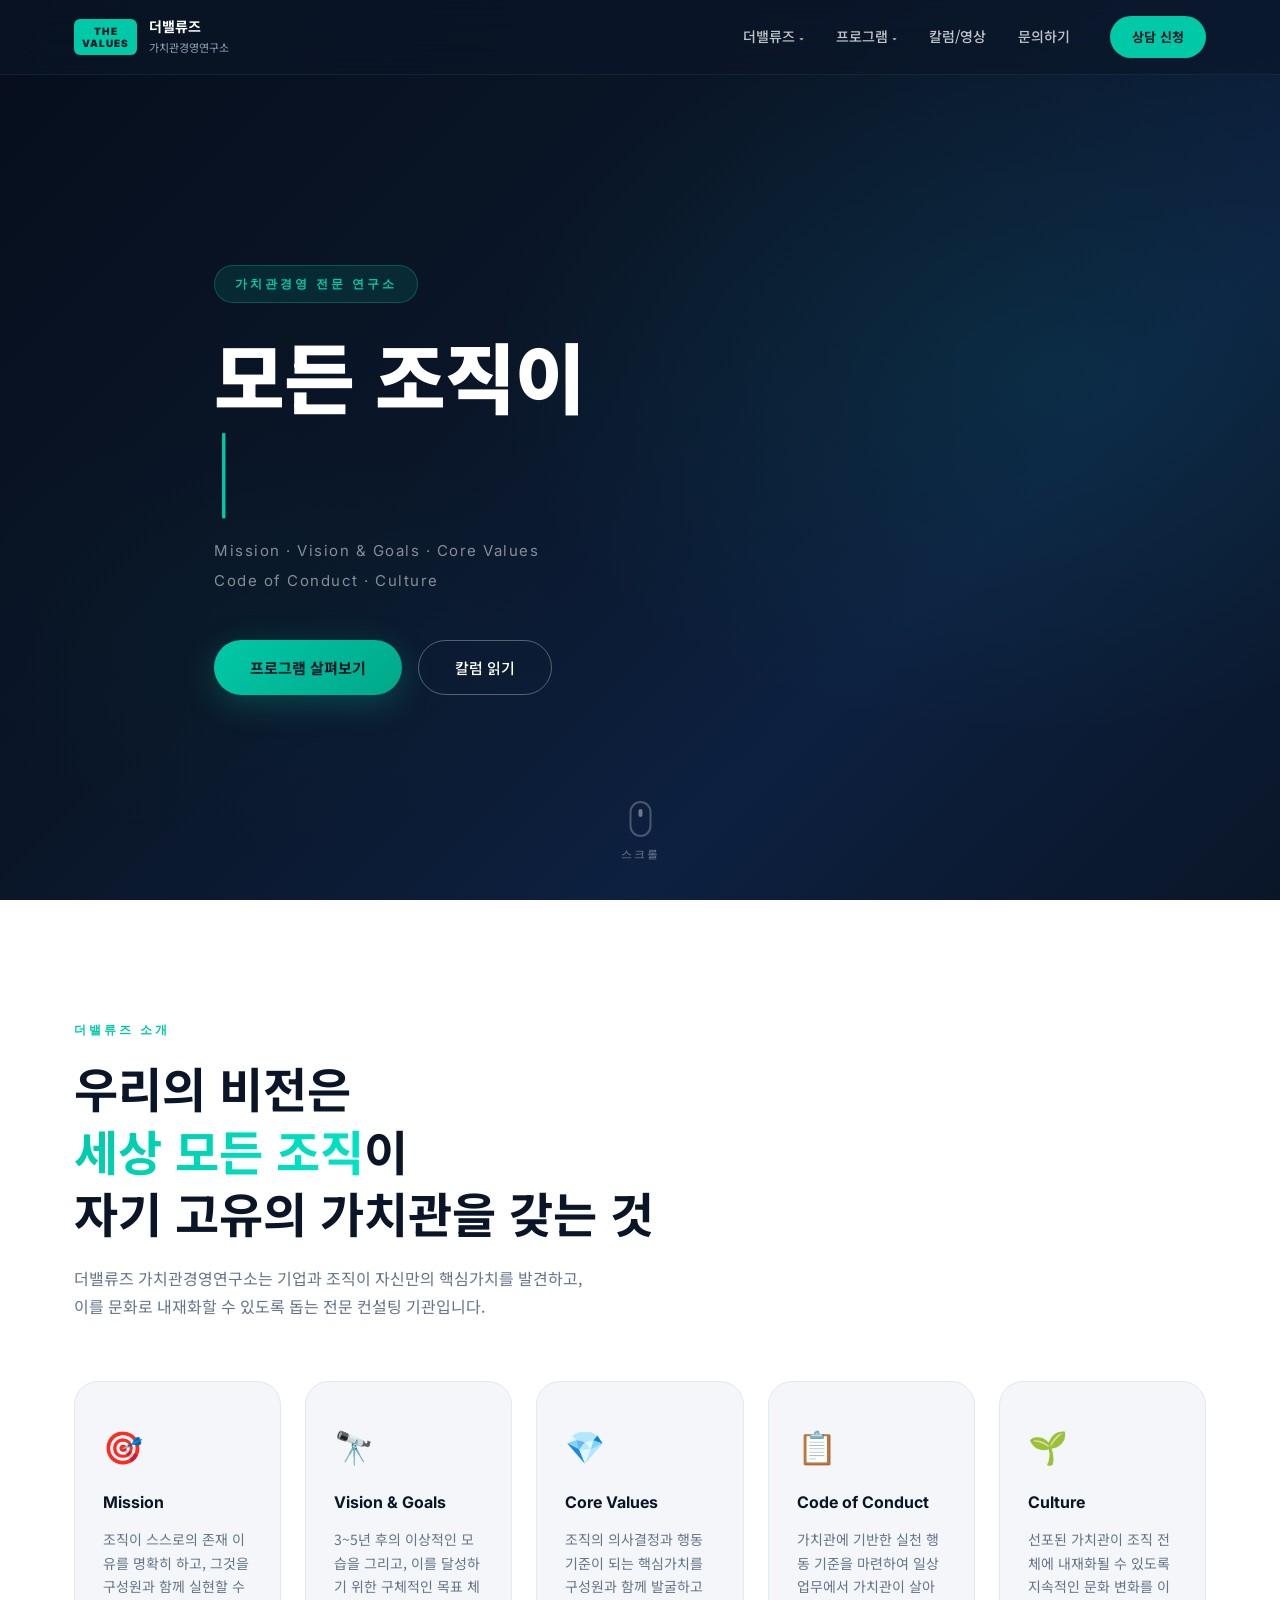
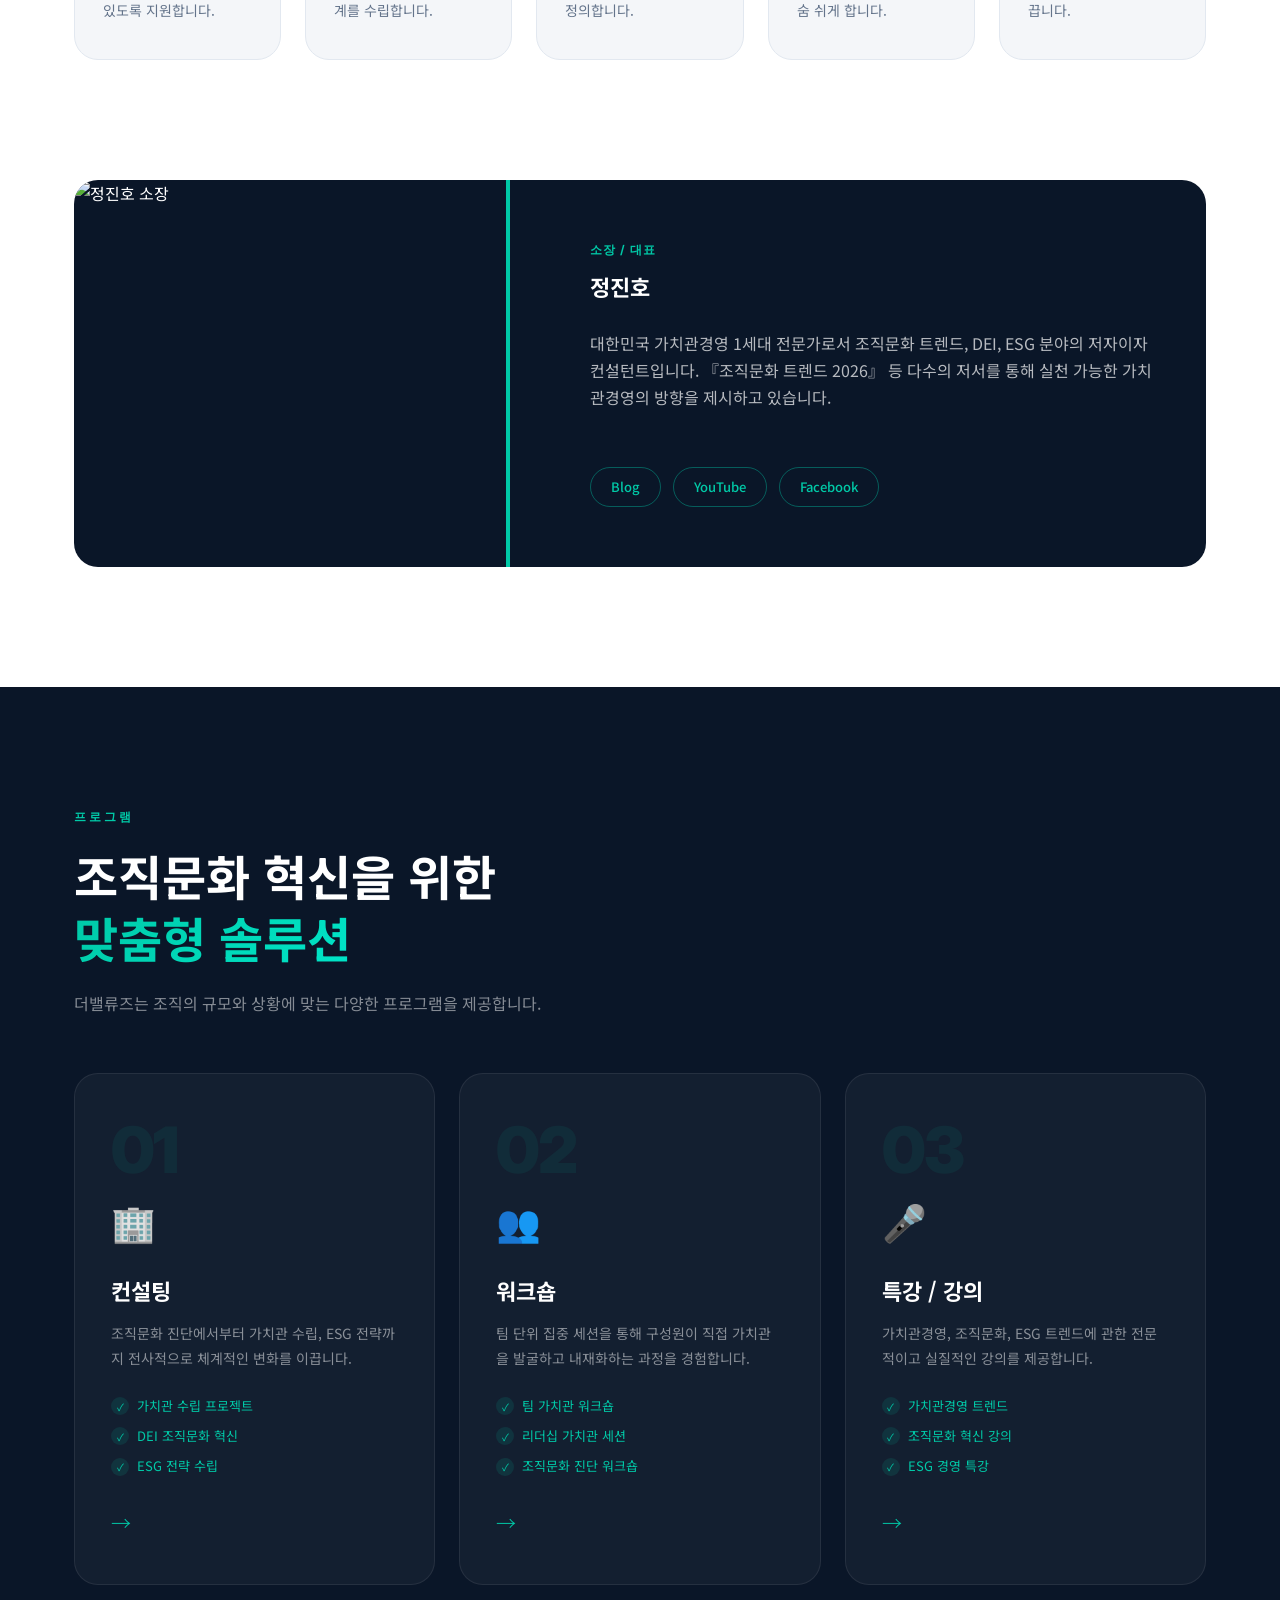
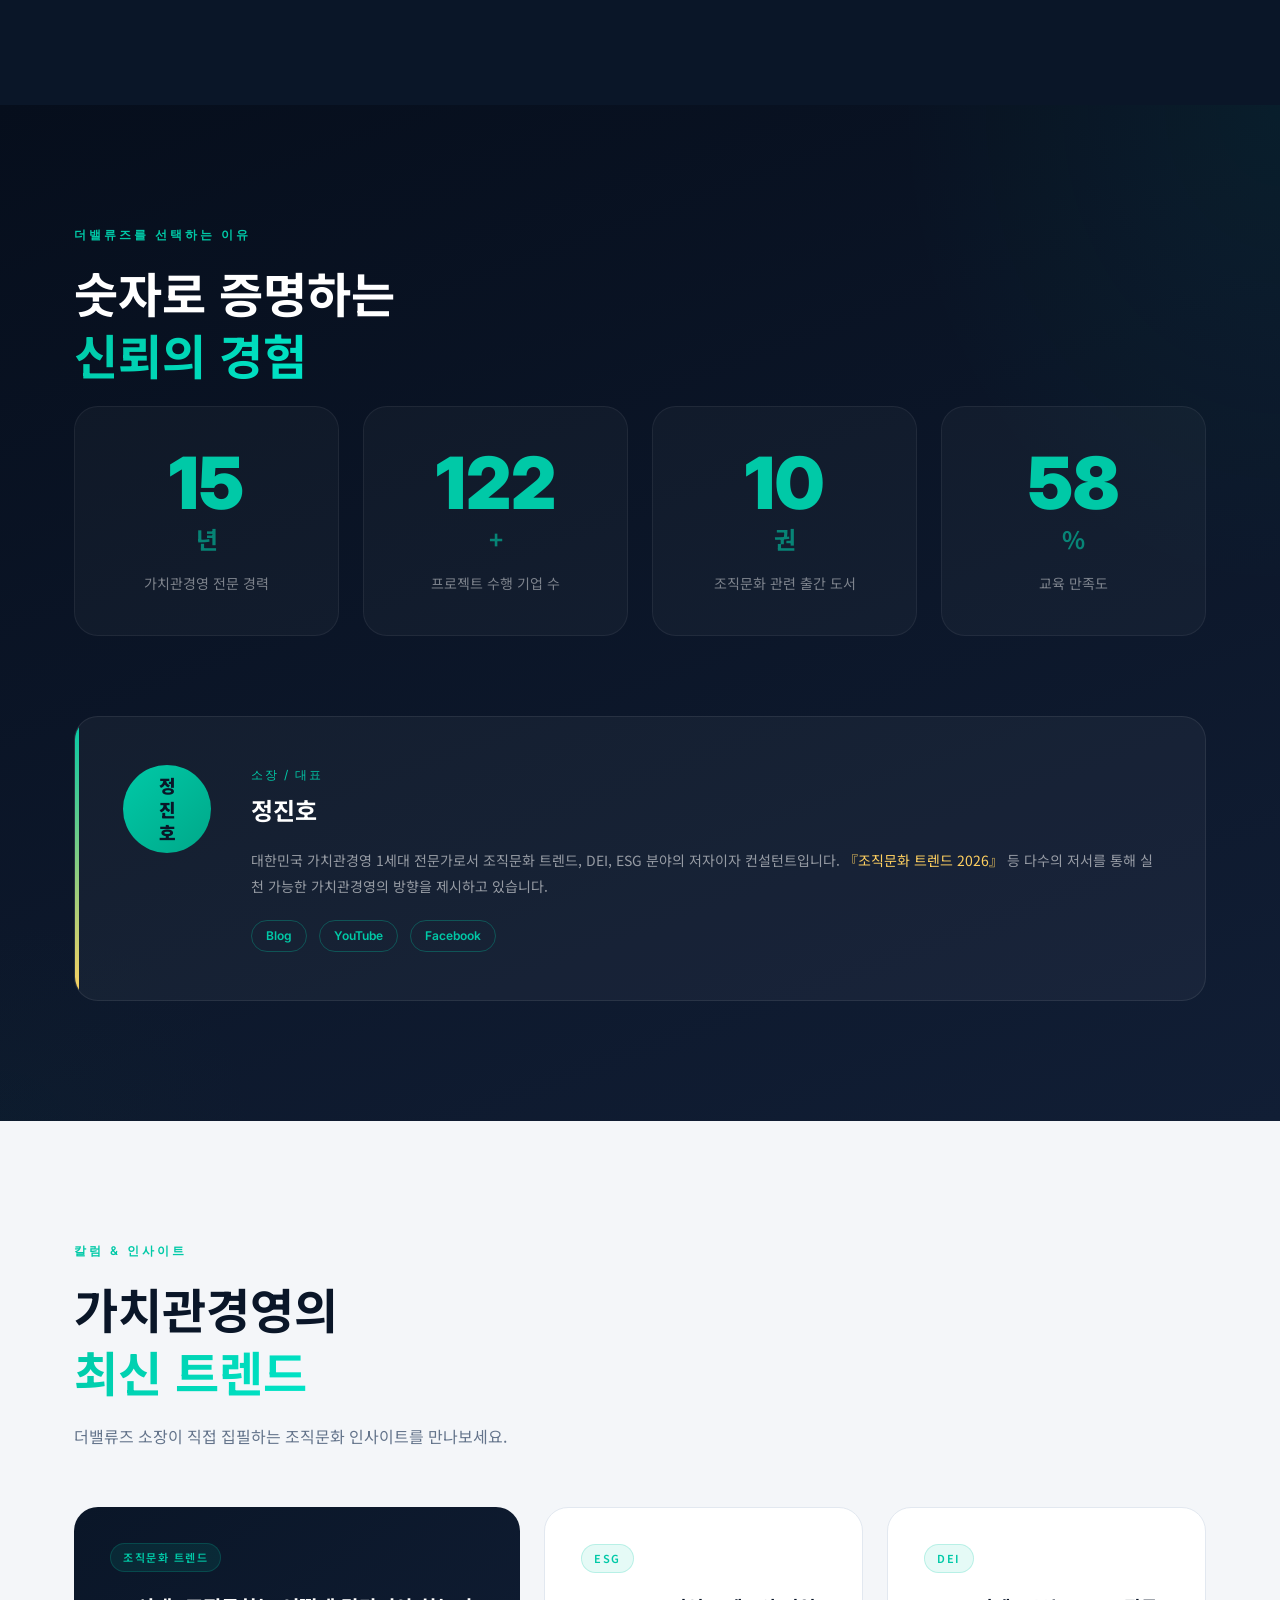
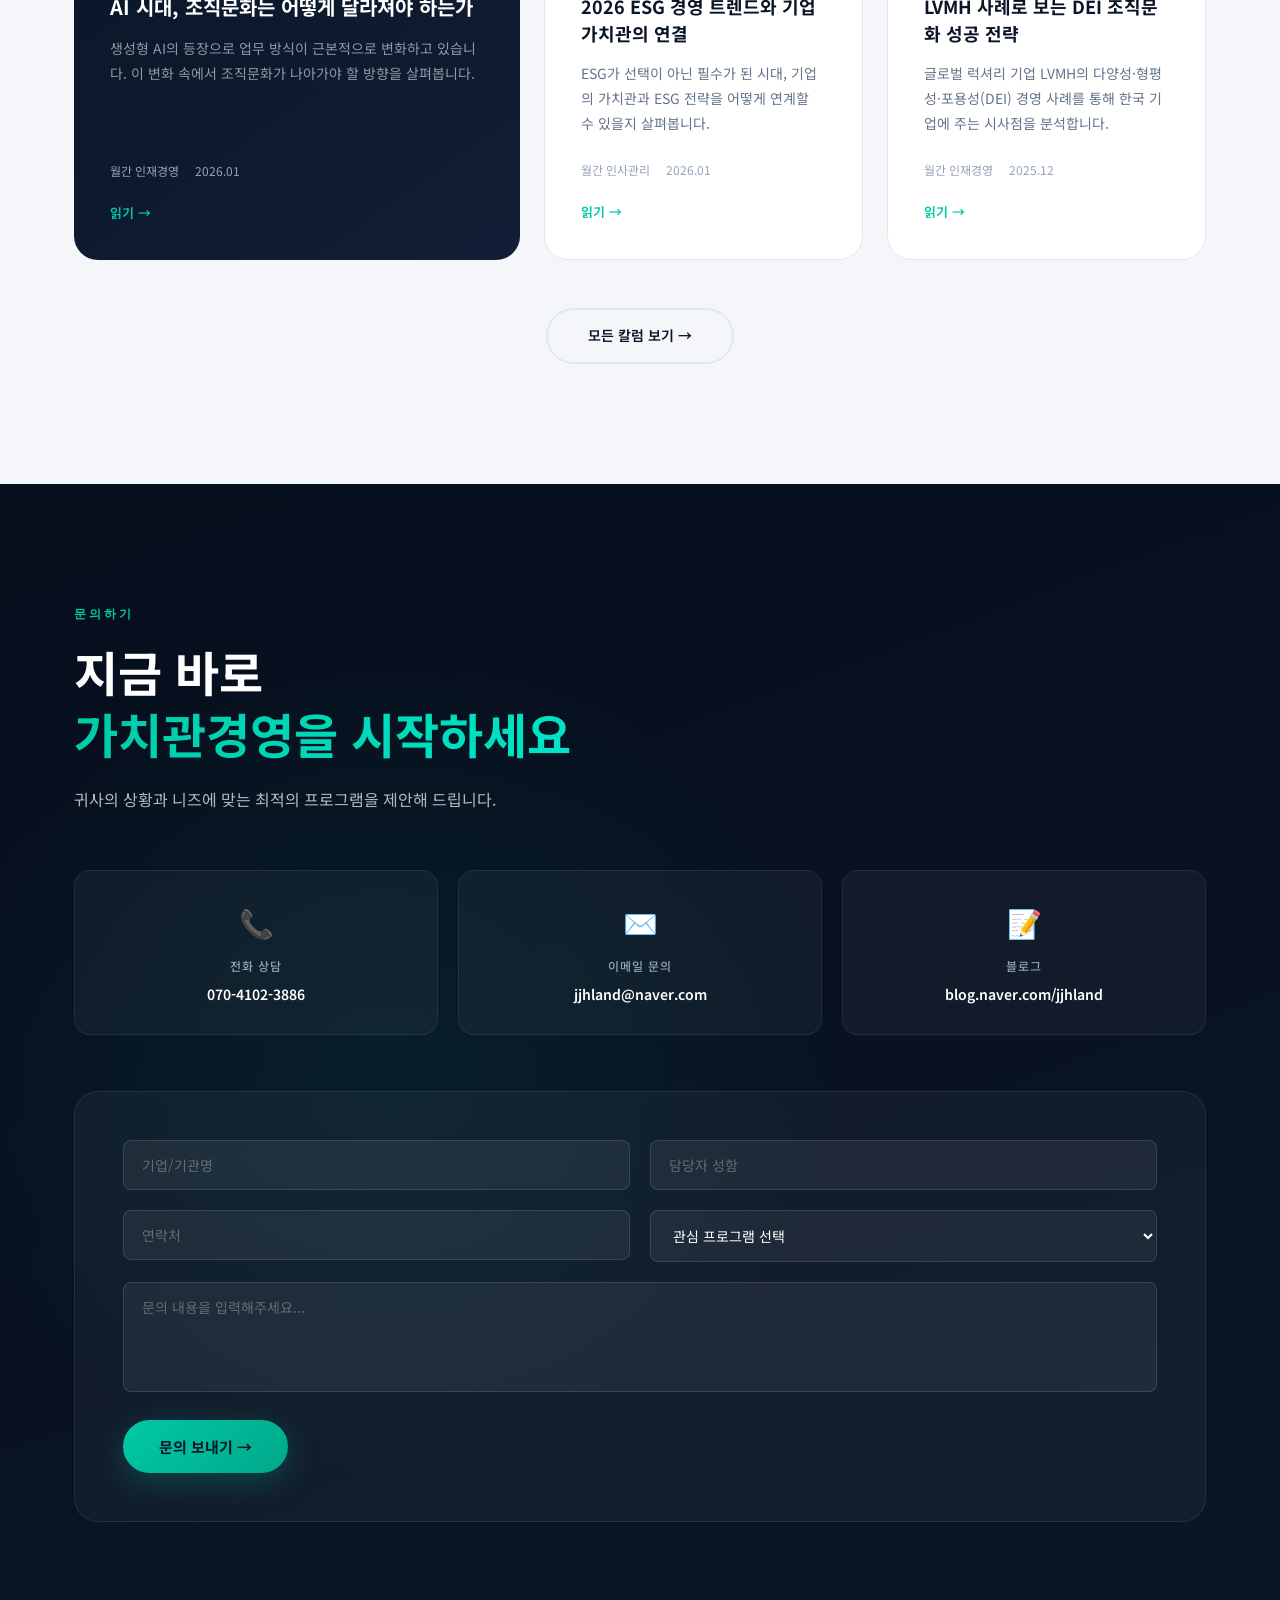
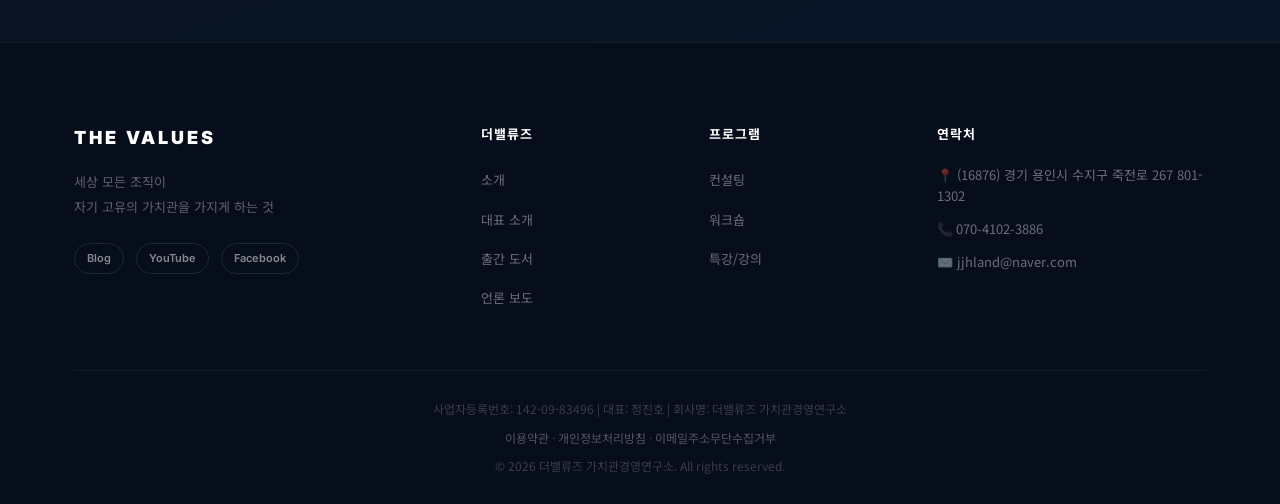
==== index.html @ 3ff24376 "Initial commit for The Values redesign" ====
<!DOCTYPE html>
<html lang="ko">

<head>
  <meta charset="UTF-8" />
  <meta name="viewport" content="width=device-width, initial-scale=1.0" />
  <meta name="description" content="더밸류즈 가치관경영연구소 - 조직의 가치관을 설계하고 내재화합니다. 컨설팅, 워크숍, 강의를 통해 지속가능한 조직문화를 만들어 드립니다." />
  <meta name="keywords" content="가치관경영, 조직문화, ESG전략, DEI, 컨설팅, 워크숍, 더밸류즈" />
  <meta property="og:title" content="더밸류즈 가치관경영연구소" />
  <meta property="og:description" content="세상 모든 조직이 자기 고유의 가치관을 가지게 하는 것, 더밸류즈의 비전입니다." />
  <meta property="og:type" content="website" />
  <title>더밸류즈 가치관경영연구소 | The Values</title>
  <link rel="preconnect" href="https://fonts.googleapis.com" />
  <link rel="preconnect" href="https://fonts.gstatic.com" crossorigin />
  <link
    href="https://fonts.googleapis.com/css2?family=Noto+Sans+KR:wght@300;400;500;700;900&family=Inter:wght@300;400;500;600;700&display=swap"
    rel="stylesheet" />
  <link rel="stylesheet" href="css/style.css" />
  <link rel="stylesheet" href="css/pages.css" />
</head>

<body>

  <!-- ===== NAVBAR ===== -->
  <header class="navbar" id="navbar">
    <div class="nav-container">
      <a href="index.html" class="nav-logo">
        <span class="logo-icon">THE<br />VALUES</span>
        <span class="logo-text">더밸류즈<br /><small>가치관경영연구소</small></span>
      </a>
      <nav class="nav-links" id="navLinks">
        <div class="nav-item has-dropdown">
          <a href="about.html" class="nav-parent">더밸류즈 <span class="nav-arrow">▾</span></a>
          <div class="nav-dropdown">
            <a href="about.html">더밸류즈 가치관</a>
            <a href="team.html">소장 &amp; 파트너</a>
            <a href="books.html">출간도서</a>
            <a href="reference.html">레퍼런스</a>
          </div>
        </div>
        <div class="nav-item has-dropdown">
          <a href="#services" class="nav-parent">프로그램 <span class="nav-arrow">▾</span></a>
          <div class="nav-dropdown">
            <a href="#services">컨설팅</a>
            <a href="#services">워크숍</a>
            <a href="#services">특강 / 강의</a>
          </div>
        </div>
        <a href="#insights" class="nav-item">칼럼/영상</a>
        <a href="contact.html" class="nav-item">문의하기</a>
      </nav>
      <a href="contact.html" class="nav-cta">상담 신청</a>
      <button class="hamburger" id="hamburger" aria-label="메뉴">
        <span></span><span></span><span></span>
      </button>
    </div>
  </header>

  <!-- ===== HERO ===== -->
  <section class="hero" id="hero">
    <div class="hero-particles" id="particles"></div>
    <div class="hero-overlay"></div>
    <div class="hero-content">
      <div class="hero-badge reveal-up">가치관경영 전문 연구소</div>
      <h1 class="hero-title reveal-up">
        모든 조직이<br />
        <span class="typed-text" id="typedText"></span>
        <span class="cursor">|</span>
      </h1>
      <p class="hero-sub reveal-up">
        Mission · Vision &amp; Goals · Core Values<br />
        Code of Conduct · Culture
      </p>
      <div class="hero-ctas reveal-up">
        <button class="btn-primary"
          onclick="document.getElementById('services').scrollIntoView({behavior:'smooth'})">프로그램 살펴보기</button>
        <button class="btn-ghost" onclick="document.getElementById('insights').scrollIntoView({behavior:'smooth'})">칼럼
          읽기</button>
      </div>
    </div>
    <a href="#about" class="hero-scroll-indicator" aria-label="아래로 스크롤">
      <div class="scroll-mouse">
        <div class="scroll-wheel"></div>
      </div>
      <span>스크롤</span>
    </a>
  </section>

  <!-- ===== ABOUT / VISION ===== -->
  <section class="about" id="about">
    <div class="container">
      <div class="section-label reveal-up">더밸류즈 소개</div>
      <h2 class="section-title reveal-up">
        우리의 비전은<br />
        <em>세상 모든 조직</em>이<br />
        자기 고유의 가치관을 갖는 것
      </h2>
      <p class="section-desc reveal-up">
        더밸류즈 가치관경영연구소는 기업과 조직이 자신만의 핵심가치를 발견하고,<br />
        이를 문화로 내재화할 수 있도록 돕는 전문 컨설팅 기관입니다.
      </p>

      <div class="values-grid">
        <div class="value-card reveal-up" data-delay="0">
          <div class="value-icon">🎯</div>
          <h3>Mission</h3>
          <p>조직이 스스로의 존재 이유를 명확히 하고, 그것을 구성원과 함께 실현할 수 있도록 지원합니다.</p>
        </div>
        <div class="value-card reveal-up" data-delay="100">
          <div class="value-icon">🔭</div>
          <h3>Vision &amp; Goals</h3>
          <p>3~5년 후의 이상적인 모습을 그리고, 이를 달성하기 위한 구체적인 목표 체계를 수립합니다.</p>
        </div>
        <div class="value-card reveal-up" data-delay="200">
          <div class="value-icon">💎</div>
          <h3>Core Values</h3>
          <p>조직의 의사결정과 행동 기준이 되는 핵심가치를 구성원과 함께 발굴하고 정의합니다.</p>
        </div>
        <div class="value-card reveal-up" data-delay="300">
          <div class="value-icon">📋</div>
          <h3>Code of Conduct</h3>
          <p>가치관에 기반한 실천 행동 기준을 마련하여 일상 업무에서 가치관이 살아 숨 쉬게 합니다.</p>
        </div>
        <div class="value-card reveal-up" data-delay="400">
          <div class="value-icon">🌱</div>
          <h3>Culture</h3>
          <p>선포된 가치관이 조직 전체에 내재화될 수 있도록 지속적인 문화 변화를 이끕니다.</p>
        </div>
      </div>
    </div>
  </section>

  <!-- ===== DIRECTOR HIGHLIGHT ===== -->
  <section class="director-section" style="padding: 0 0 120px; background: var(--white);">
    <div class="container">
      <div class="team-card director-highlight reveal-up">
        <img src="http://thevalues.kr/data/board/sub1_2/4piFMjAyNeygleynhO2YuOyGjOyepTI~.thumb2.jpg" alt="정진호 소장"
          class="team-photo" />
        <div class="team-info">
          <div class="team-role">소장 / 대표</div>
          <h2 class="team-name" style="color: var(--white); margin-bottom: 24px;">정진호</h2>
          <p class="team-bio">
            대한민국 가치관경영 1세대 전문가로서 조직문화 트렌드, DEI, ESG 분야의 저자이자 컨설턴트입니다. 『조직문화 트렌드 2026』 등 다수의 저서를 통해 실천 가능한 가치관경영의 방향을
            제시하고 있습니다.
          </p>
          <div style="margin-top: 32px; display: flex; gap: 12px; flex-wrap: wrap;">
            <a href="https://blog.naver.com/jjhland" target="_blank" class="btn-ghost"
              style="padding: 8px 20px; font-size: 13px; border-color: rgba(0, 201, 167, 0.4); color: var(--teal);">Blog</a>
            <a href="https://www.youtube.com/@JungJinHo_TheValues" target="_blank" class="btn-ghost"
              style="padding: 8px 20px; font-size: 13px; border-color: rgba(0, 201, 167, 0.4); color: var(--teal);">YouTube</a>
            <a href="#" target="_blank" class="btn-ghost"
              style="padding: 8px 20px; font-size: 13px; border-color: rgba(0, 201, 167, 0.4); color: var(--teal);">Facebook</a>
          </div>
        </div>
      </div>
    </div>
  </section>

  <!-- ===== SERVICES ===== -->
  <section class="services" id="services">
    <div class="container">
      <div class="section-label reveal-up">프로그램</div>
      <h2 class="section-title reveal-up">조직문화 혁신을 위한<br /><em>맞춤형 솔루션</em></h2>
      <p class="section-desc reveal-up">더밸류즈는 조직의 규모와 상황에 맞는 다양한 프로그램을 제공합니다.</p>

      <div class="services-grid">
        <div class="service-card reveal-up" data-delay="0">
          <div class="service-num">01</div>
          <div class="service-icon">🏢</div>
          <h3>컨설팅</h3>
          <p>조직문화 진단에서부터 가치관 수립, ESG 전략까지 전사적으로 체계적인 변화를 이끕니다.</p>
          <ul class="service-tags">
            <li>가치관 수립 프로젝트</li>
            <li>DEI 조직문화 혁신</li>
            <li>ESG 전략 수립</li>
          </ul>
          <div class="service-arrow">→</div>
        </div>
        <div class="service-card reveal-up" data-delay="150">
          <div class="service-num">02</div>
          <div class="service-icon">👥</div>
          <h3>워크숍</h3>
          <p>팀 단위 집중 세션을 통해 구성원이 직접 가치관을 발굴하고 내재화하는 과정을 경험합니다.</p>
          <ul class="service-tags">
            <li>팀 가치관 워크숍</li>
            <li>리더십 가치관 세션</li>
            <li>조직문화 진단 워크숍</li>
          </ul>
          <div class="service-arrow">→</div>
        </div>
        <div class="service-card reveal-up" data-delay="300">
          <div class="service-num">03</div>
          <div class="service-icon">🎤</div>
          <h3>특강 / 강의</h3>
          <p>가치관경영, 조직문화, ESG 트렌드에 관한 전문적이고 실질적인 강의를 제공합니다.</p>
          <ul class="service-tags">
            <li>가치관경영 트렌드</li>
            <li>조직문화 혁신 강의</li>
            <li>ESG 경영 특강</li>
          </ul>
          <div class="service-arrow">→</div>
        </div>
      </div>
    </div>
  </section>

  <!-- ===== WHY US (STATS) ===== -->
  <section class="stats" id="stats">
    <div class="stats-bg"></div>
    <div class="container">
      <div class="section-label reveal-up" style="color:#00C9A7">더밸류즈를 선택하는 이유</div>
      <h2 class="section-title reveal-up" style="color:#fff">
        숫자로 증명하는<br /><em>신뢰의 경험</em>
      </h2>

      <div class="stats-grid">
        <div class="stat-item reveal-up" data-delay="0">
          <div class="stat-num" data-target="15">0</div>
          <div class="stat-unit">년</div>
          <div class="stat-label">가치관경영 전문 경력</div>
        </div>
        <div class="stat-item reveal-up" data-delay="100">
          <div class="stat-num" data-target="200">0</div>
          <div class="stat-unit">+</div>
          <div class="stat-label">프로젝트 수행 기업 수</div>
        </div>
        <div class="stat-item reveal-up" data-delay="200">
          <div class="stat-num" data-target="10">0</div>
          <div class="stat-unit">권</div>
          <div class="stat-label">조직문화 관련 출간 도서</div>
        </div>
        <div class="stat-item reveal-up" data-delay="300">
          <div class="stat-num" data-target="98">0</div>
          <div class="stat-unit">%</div>
          <div class="stat-label">교육 만족도</div>
        </div>
      </div>

      <div class="director-card reveal-up">
        <div class="director-info">
          <div class="director-avatar">정<br />진<br />호</div>
          <div>
            <div class="director-role">소장 / 대표</div>
            <div class="director-name">정진호</div>
            <p class="director-bio">
              대한민국 가치관경영 1세대 전문가로서 조직문화 트렌드, DEI, ESG 분야의 저자이자 컨설턴트입니다.
              <em>『조직문화 트렌드 2026』</em> 등 다수의 저서를 통해 실천 가능한 가치관경영의 방향을 제시하고 있습니다.
            </p>
            <div class="director-links">
              <a href="https://blog.naver.com/jjhland" target="_blank" class="director-link">Blog</a>
              <a href="https://youtube.com" target="_blank" class="director-link">YouTube</a>
              <a href="https://facebook.com/jjhland" target="_blank" class="director-link">Facebook</a>
            </div>
          </div>
        </div>
      </div>
    </div>
  </section>

  <!-- ===== INSIGHTS ===== -->
  <section class="insights" id="insights">
    <div class="container">
      <div class="section-label reveal-up">칼럼 &amp; 인사이트</div>
      <h2 class="section-title reveal-up">가치관경영의<br /><em>최신 트렌드</em></h2>
      <p class="section-desc reveal-up">더밸류즈 소장이 직접 집필하는 조직문화 인사이트를 만나보세요.</p>

      <div class="insights-grid">
        <article class="insight-card featured reveal-up" data-delay="0">
          <div class="insight-tag">조직문화 트렌드</div>
          <h3>AI 시대, 조직문화는 어떻게 달라져야 하는가</h3>
          <p>생성형 AI의 등장으로 업무 방식이 근본적으로 변화하고 있습니다. 이 변화 속에서 조직문화가 나아가야 할 방향을 살펴봅니다.</p>
          <div class="insight-meta">
            <span>월간 인재경영</span>
            <span>2026.01</span>
          </div>
          <a href="https://thevalues.kr" target="_blank" class="insight-read">읽기 →</a>
        </article>

        <article class="insight-card reveal-up" data-delay="100">
          <div class="insight-tag">ESG</div>
          <h3>2026 ESG 경영 트렌드와 기업 가치관의 연결</h3>
          <p>ESG가 선택이 아닌 필수가 된 시대, 기업의 가치관과 ESG 전략을 어떻게 연계할 수 있을지 살펴봅니다.</p>
          <div class="insight-meta">
            <span>월간 인사관리</span>
            <span>2026.01</span>
          </div>
          <a href="https://thevalues.kr" target="_blank" class="insight-read">읽기 →</a>
        </article>

        <article class="insight-card reveal-up" data-delay="200">
          <div class="insight-tag">DEI</div>
          <h3>LVMH 사례로 보는 DEI 조직문화 성공 전략</h3>
          <p>글로벌 럭셔리 기업 LVMH의 다양성·형평성·포용성(DEI) 경영 사례를 통해 한국 기업에 주는 시사점을 분석합니다.</p>
          <div class="insight-meta">
            <span>월간 인재경영</span>
            <span>2025.12</span>
          </div>
          <a href="https://thevalues.kr" target="_blank" class="insight-read">읽기 →</a>
        </article>
      </div>

      <div class="insights-more reveal-up">
        <a href="https://thevalues.kr" target="_blank" class="btn-outline">모든 칼럼 보기 →</a>
      </div>
    </div>
  </section>

  <!-- ===== CONTACT CTA ===== -->
  <section class="contact" id="contact">
    <div class="contact-bg"></div>
    <div class="container">
      <div class="contact-inner reveal-up">
        <div class="section-label">문의하기</div>
        <h2 class="section-title" style="color:#fff">
          지금 바로<br /><em>가치관경영을 시작하세요</em>
        </h2>
        <p class="section-desc" style="color:rgba(255,255,255,0.7)">
          귀사의 상황과 니즈에 맞는 최적의 프로그램을 제안해 드립니다.
        </p>

        <div class="contact-options">
          <a href="tel:070-4102-3886" class="contact-option">
            <div class="co-icon">📞</div>
            <div class="co-label">전화 상담</div>
            <div class="co-value">070-4102-3886</div>
          </a>
          <a href="mailto:jjhland@naver.com" class="contact-option">
            <div class="co-icon">✉️</div>
            <div class="co-label">이메일 문의</div>
            <div class="co-value">jjhland@naver.com</div>
          </a>
          <a href="https://blog.naver.com/jjhland" target="_blank" class="contact-option">
            <div class="co-icon">📝</div>
            <div class="co-label">블로그</div>
            <div class="co-value">blog.naver.com/jjhland</div>
          </a>
        </div>

        <form class="contact-form" id="contactForm" onsubmit="handleSubmit(event)">
          <div class="form-row">
            <div class="form-group">
              <input type="text" id="orgName" placeholder="기업/기관명" required />
            </div>
            <div class="form-group">
              <input type="text" id="name" placeholder="담당자 성함" required />
            </div>
          </div>
          <div class="form-row">
            <div class="form-group">
              <input type="tel" id="phone" placeholder="연락처" required />
            </div>
            <div class="form-group">
              <select id="program">
                <option value="">관심 프로그램 선택</option>
                <option value="consulting">컨설팅</option>
                <option value="workshop">워크숍</option>
                <option value="lecture">특강/강의</option>
                <option value="other">기타</option>
              </select>
            </div>
          </div>
          <div class="form-group full">
            <textarea id="message" placeholder="문의 내용을 입력해주세요..." rows="4"></textarea>
          </div>
          <button type="submit" class="btn-primary form-submit">문의 보내기 →</button>
        </form>
      </div>
    </div>
  </section>

  <!-- ===== FOOTER ===== -->
  <footer class="footer">
    <div class="container">
      <div class="footer-grid">
        <div class="footer-brand">
          <div class="footer-logo">THE VALUES</div>
          <p class="footer-tagline">세상 모든 조직이<br />자기 고유의 가치관을 가지게 하는 것</p>
          <div class="footer-social">
            <a href="https://blog.naver.com/jjhland" target="_blank" aria-label="블로그">Blog</a>
            <a href="https://youtube.com" target="_blank" aria-label="유튜브">YouTube</a>
            <a href="https://facebook.com/jjhland" target="_blank" aria-label="페이스북">Facebook</a>
          </div>
        </div>

        <div class="footer-col">
          <h4>더밸류즈</h4>
          <ul>
            <li><a href="#">소개</a></li>
            <li><a href="#">대표 소개</a></li>
            <li><a href="#">출간 도서</a></li>
            <li><a href="#">언론 보도</a></li>
          </ul>
        </div>

        <div class="footer-col">
          <h4>프로그램</h4>
          <ul>
            <li><a href="#">컨설팅</a></li>
            <li><a href="#">워크숍</a></li>
            <li><a href="#">특강/강의</a></li>
          </ul>
        </div>

        <div class="footer-col">
          <h4>연락처</h4>
          <ul class="footer-contact-list">
            <li>📍 (16876) 경기 용인시 수지구 죽전로 267 801-1302</li>
            <li>📞 <a href="tel:070-4102-3886">070-4102-3886</a></li>
            <li>✉️ <a href="mailto:jjhland@naver.com">jjhland@naver.com</a></li>
          </ul>
        </div>
      </div>

      <div class="footer-bottom">
        <p>사업자등록번호: 142-09-83496 | 대표: 정진호 | 회사명: 더밸류즈 가치관경영연구소</p>
        <p class="footer-links">
          <a href="#">이용약관</a> · <a href="#">개인정보처리방침</a> · <a href="#">이메일주소무단수집거부</a>
        </p>
        <p class="footer-copy">© 2026 더밸류즈 가치관경영연구소. All rights reserved.</p>
      </div>
    </div>
  </footer>

  <script src="js/main.js?v=2"></script>
</body>

</html>
---- css/style.css ----
/* =============================================
   THE VALUES - 더밸류즈 가치관경영연구소
   CSS Design System
   ============================================= */

/* ----- CSS Variables & Reset ----- */
:root {
  --navy: #0A1628;
  --navy-mid: #111E35;
  --navy-light: #1A2E4A;
  --teal: #00C9A7;
  --teal-dark: #00A889;
  --teal-glow: rgba(0, 201, 167, 0.15);
  --gold: #FFD060;
  --white: #FFFFFF;
  --gray-100: #F4F6F9;
  --gray-200: #E2E8F0;
  --gray-400: #94A3B8;
  --gray-600: #64748B;
  --gray-800: #1E293B;
  --text-dark: #0A1628;
  --text-body: #334155;
  --text-light: #64748B;

  --radius-sm: 8px;
  --radius-md: 16px;
  --radius-lg: 24px;
  --radius-xl: 40px;

  --shadow-sm: 0 2px 8px rgba(0, 0, 0, 0.08);
  --shadow-md: 0 8px 32px rgba(0, 0, 0, 0.12);
  --shadow-lg: 0 20px 60px rgba(0, 0, 0, 0.18);
  --shadow-teal: 0 8px 32px rgba(0, 201, 167, 0.25);

  --transition: all 0.35s cubic-bezier(0.4, 0, 0.2, 1);
  --font-kr: 'Noto Sans KR', sans-serif;
  --font-en: 'Inter', sans-serif;
}

*,
*::before,
*::after {
  box-sizing: border-box;
  margin: 0;
  padding: 0;
}

html {
  scroll-behavior: smooth;
}

body {
  font-family: var(--font-kr);
  color: var(--text-body);
  background: var(--white);
  line-height: 1.7;
  overflow-x: hidden;
}

img {
  max-width: 100%;
  display: block;
}

a {
  text-decoration: none;
  color: inherit;
}

ul {
  list-style: none;
}

/* ----- Container ----- */
.container {
  max-width: 1180px;
  margin: 0 auto;
  padding: 0 24px;
}

/* ----- Section Common ----- */
.section-label {
  font-family: var(--font-en);
  font-size: 12px;
  font-weight: 600;
  letter-spacing: 3px;
  text-transform: uppercase;
  color: var(--teal);
  margin-bottom: 16px;
}

.section-title {
  font-size: clamp(28px, 4vw, 48px);
  font-weight: 700;
  line-height: 1.3;
  color: var(--text-dark);
  margin-bottom: 20px;
}

.section-title em {
  font-style: normal;
  background: linear-gradient(135deg, var(--teal), #00E5C8);
  -webkit-background-clip: text;
  -webkit-text-fill-color: transparent;
  background-clip: text;
}

.section-desc {
  font-size: 16px;
  color: var(--text-light);
  line-height: 1.8;
  margin-bottom: 56px;
}

/* =============================================
   NAVBAR
   ============================================= */
.navbar {
  position: fixed;
  top: 0;
  left: 0;
  right: 0;
  z-index: 1000;
  padding: 16px 0;
  background: rgba(10, 22, 40, 0.6);
  backdrop-filter: blur(20px);
  -webkit-backdrop-filter: blur(20px);
  border-bottom: 1px solid rgba(255, 255, 255, 0.06);
  transition: var(--transition);
}

.navbar.scrolled {
  padding: 10px 0;
  background: rgba(10, 22, 40, 0.95);
  box-shadow: 0 4px 24px rgba(0, 0, 0, 0.3);
}

.nav-container {
  max-width: 1180px;
  margin: 0 auto;
  padding: 0 24px;
  display: flex;
  align-items: center;
  gap: 40px;
}

.nav-logo {
  display: flex;
  align-items: center;
  gap: 12px;
  flex-shrink: 0;
}

.logo-icon {
  background: var(--teal);
  color: var(--navy);
  font-family: var(--font-en);
  font-size: 10px;
  font-weight: 900;
  letter-spacing: 1px;
  line-height: 1.2;
  padding: 6px 8px;
  border-radius: 6px;
  text-align: center;
}

.logo-text {
  font-size: 14px;
  font-weight: 700;
  color: var(--white);
  line-height: 1.4;
}

.logo-text small {
  font-size: 11px;
  font-weight: 400;
  color: var(--gray-400);
}

.nav-links {
  display: flex;
  align-items: center;
  gap: 32px;
  margin-left: auto;
}

.nav-links a {
  font-size: 14px;
  font-weight: 500;
  color: rgba(255, 255, 255, 0.75);
  transition: var(--transition);
  position: relative;
}

.nav-links a::after {
  content: '';
  position: absolute;
  bottom: -4px;
  left: 0;
  width: 0;
  height: 2px;
  background: var(--teal);
  transition: width 0.3s ease;
  border-radius: 2px;
}

.nav-links a:hover {
  color: var(--white);
}

.nav-links a:hover::after {
  width: 100%;
}

.nav-cta {
  font-family: var(--font-kr);
  background: var(--teal);
  color: var(--navy);
  border: none;
  padding: 10px 22px;
  border-radius: 50px;
  font-size: 13px;
  font-weight: 700;
  cursor: pointer;
  transition: var(--transition);
  white-space: nowrap;
  flex-shrink: 0;
}

.nav-cta:hover {
  background: #00E5C8;
  transform: translateY(-1px);
  box-shadow: var(--shadow-teal);
}

.hamburger {
  display: none;
  flex-direction: column;
  gap: 5px;
  background: none;
  border: none;
  cursor: pointer;
  padding: 4px;
  margin-left: auto;
}

.hamburger span {
  display: block;
  width: 24px;
  height: 2px;
  background: var(--white);
  border-radius: 2px;
  transition: var(--transition);
}

/* --- Dropdown Nav Styles --- */
.has-dropdown {
  position: relative;
}

.nav-parent {
  display: flex !important;
  align-items: center;
  gap: 4px;
}

.nav-arrow {
  font-size: 10px;
  transition: transform 0.3s;
}

.nav-dropdown {
  position: absolute;
  top: 100%;
  left: 50%;
  transform: translateX(-50%) translateY(15px);
  background: rgba(10, 22, 40, 0.95);
  border: 1px solid rgba(255, 255, 255, 0.08);
  border-radius: var(--radius-md);
  padding: 12px 0;
  min-width: 180px;
  opacity: 0;
  visibility: hidden;
  transition: all 0.3s cubic-bezier(0.4, 0, 0.2, 1);
  box-shadow: 0 10px 40px rgba(0, 0, 0, 0.5);
  display: flex;
  flex-direction: column;
}

.has-dropdown:hover .nav-dropdown {
  opacity: 1;
  visibility: visible;
  transform: translateX(-50%) translateY(0);
}

.has-dropdown:hover .nav-arrow {
  transform: rotate(180deg);
}

.nav-dropdown a {
  padding: 10px 24px;
  font-size: 13px !important;
  color: rgba(255, 255, 255, 0.6) !important;
  white-space: nowrap;
}

.nav-dropdown a::after {
  display: none !important;
}

.nav-dropdown a:hover {
  color: var(--teal) !important;
  background: rgba(0, 201, 167, 0.05);
}

/* =============================================
   HERO
   ============================================= */
.hero {
  position: relative;
  min-height: 100vh;
  display: flex;
  align-items: center;
  justify-content: center;
  background: linear-gradient(135deg, #060E1C 0%, #0A1628 40%, #0D2040 70%, #0A1628 100%);
  overflow: hidden;
}

.hero-particles {
  position: absolute;
  inset: 0;
  pointer-events: none;
}

.particle {
  position: absolute;
  border-radius: 50%;
  background: var(--teal);
  opacity: 0;
  animation: float-particle linear infinite;
}

@keyframes float-particle {
  0% {
    transform: translateY(0) scale(1);
    opacity: 0;
  }

  10% {
    opacity: 0.6;
  }

  90% {
    opacity: 0.1;
  }

  100% {
    transform: translateY(-100vh) scale(0.5);
    opacity: 0;
  }
}

.hero-overlay {
  position: absolute;
  inset: 0;
  background:
    radial-gradient(ellipse 60% 60% at 80% 40%, rgba(0, 201, 167, 0.08) 0%, transparent 70%),
    radial-gradient(ellipse 40% 40% at 20% 70%, rgba(0, 100, 80, 0.06) 0%, transparent 60%);
  pointer-events: none;
}

.hero-content {
  position: relative;
  z-index: 2;
  text-align: left;
  max-width: 900px;
  padding: 120px 24px 60px;
  width: 100%;
  margin: 0 auto;
}

.hero-badge {
  display: inline-block;
  background: rgba(0, 201, 167, 0.12);
  border: 1px solid rgba(0, 201, 167, 0.3);
  color: var(--teal);
  font-family: var(--font-en);
  font-size: 12px;
  font-weight: 600;
  letter-spacing: 3px;
  text-transform: uppercase;
  padding: 8px 20px;
  border-radius: 50px;
  margin-bottom: 28px;
}

.hero-title {
  font-size: clamp(40px, 6vw, 80px);
  font-weight: 900;
  color: var(--white);
  line-height: 1.15;
  margin-bottom: 28px;
  letter-spacing: -1px;
}

.typed-text {
  background: linear-gradient(135deg, var(--teal), #00E5C8, var(--gold));
  -webkit-background-clip: text;
  -webkit-text-fill-color: transparent;
  background-clip: text;
}

.cursor {
  display: inline-block;
  color: var(--teal);
  animation: blink 0.7s step-end infinite;
  font-weight: 300;
  -webkit-text-fill-color: var(--teal);
}

@keyframes blink {

  0%,
  100% {
    opacity: 1;
  }

  50% {
    opacity: 0;
  }
}

.hero-sub {
  font-size: 15px;
  color: rgba(255, 255, 255, 0.5);
  letter-spacing: 1.5px;
  font-family: var(--font-en);
  margin-bottom: 44px;
  line-height: 2;
}

.hero-ctas {
  display: flex;
  gap: 16px;
  flex-wrap: wrap;
}

.btn-primary {
  background: linear-gradient(135deg, var(--teal), #00A889);
  color: var(--navy);
  border: none;
  padding: 16px 36px;
  border-radius: 50px;
  font-family: var(--font-kr);
  font-size: 15px;
  font-weight: 700;
  cursor: pointer;
  transition: var(--transition);
  box-shadow: var(--shadow-teal);
}

.btn-primary:hover {
  transform: translateY(-3px);
  box-shadow: 0 12px 40px rgba(0, 201, 167, 0.4);
  background: linear-gradient(135deg, #00E5C8, var(--teal));
}

.btn-ghost {
  background: transparent;
  color: var(--white);
  border: 1.5px solid rgba(255, 255, 255, 0.3);
  padding: 16px 36px;
  border-radius: 50px;
  font-family: var(--font-kr);
  font-size: 15px;
  font-weight: 500;
  cursor: pointer;
  transition: var(--transition);
}

.btn-ghost:hover {
  border-color: var(--teal);
  color: var(--teal);
  transform: translateY(-3px);
}

.hero-scroll-indicator {
  position: absolute;
  bottom: 36px;
  left: 50%;
  transform: translateX(-50%);
  display: flex;
  flex-direction: column;
  align-items: center;
  gap: 8px;
  color: rgba(255, 255, 255, 0.4);
  font-size: 11px;
  letter-spacing: 2px;
  text-transform: uppercase;
  font-family: var(--font-en);
  animation: bounce-fade 2s ease-in-out infinite;
}

.scroll-mouse {
  width: 22px;
  height: 36px;
  border: 2px solid rgba(255, 255, 255, 0.25);
  border-radius: 11px;
  display: flex;
  justify-content: center;
  padding-top: 6px;
}

.scroll-wheel {
  width: 4px;
  height: 8px;
  background: rgba(255, 255, 255, 0.4);
  border-radius: 2px;
  animation: scroll-wheel 1.5s ease-in-out infinite;
}

@keyframes scroll-wheel {
  0% {
    transform: translateY(0);
    opacity: 1;
  }

  100% {
    transform: translateY(10px);
    opacity: 0;
  }
}

@keyframes bounce-fade {

  0%,
  100% {
    transform: translateX(-50%) translateY(0);
    opacity: 0.5;
  }

  50% {
    transform: translateX(-50%) translateY(6px);
    opacity: 1;
  }
}

/* =============================================
   ABOUT / VISION
   ============================================= */
.about {
  padding: 120px 0;
  background: var(--white);
}

.values-grid {
  display: grid;
  grid-template-columns: repeat(auto-fit, minmax(200px, 1fr));
  gap: 24px;
  margin-top: 60px;
}

.value-card {
  background: var(--gray-100);
  border: 1px solid var(--gray-200);
  border-radius: var(--radius-lg);
  padding: 36px 28px;
  transition: var(--transition);
  position: relative;
  overflow: hidden;
}

.value-card::before {
  content: '';
  position: absolute;
  top: 0;
  left: 0;
  right: 0;
  height: 3px;
  background: linear-gradient(90deg, var(--teal), #00E5C8);
  opacity: 0;
  transition: opacity 0.3s;
}

.value-card:hover {
  transform: translateY(-6px);
  box-shadow: var(--shadow-md);
  border-color: rgba(0, 201, 167, 0.2);
  background: var(--white);
}

.value-card:hover::before {
  opacity: 1;
}

.value-icon {
  font-size: 32px;
  margin-bottom: 16px;
}

.value-card h3 {
  font-family: var(--font-en);
  font-size: 16px;
  font-weight: 700;
  color: var(--text-dark);
  margin-bottom: 12px;
}

.value-card p {
  font-size: 14px;
  color: var(--text-light);
  line-height: 1.7;
}

/* =============================================
   SERVICES
   ============================================= */
.services {
  padding: 120px 0;
  background: var(--navy);
}

.services .section-title {
  color: var(--white);
}

.services .section-desc {
  color: rgba(255, 255, 255, 0.5);
}

.services-grid {
  display: grid;
  grid-template-columns: repeat(auto-fit, minmax(300px, 1fr));
  gap: 24px;
}

.service-card {
  background: rgba(255, 255, 255, 0.04);
  border: 1px solid rgba(255, 255, 255, 0.08);
  border-radius: var(--radius-lg);
  padding: 44px 36px;
  position: relative;
  transition: var(--transition);
  cursor: pointer;
  overflow: hidden;
}

.service-card::after {
  content: '';
  position: absolute;
  inset: 0;
  background: linear-gradient(135deg, rgba(0, 201, 167, 0.06), transparent);
  opacity: 0;
  transition: opacity 0.4s;
  border-radius: inherit;
}

.service-card:hover {
  transform: translateY(-8px);
  border-color: rgba(0, 201, 167, 0.25);
  box-shadow: 0 20px 60px rgba(0, 0, 0, 0.4), 0 0 0 1px rgba(0, 201, 167, 0.1);
}

.service-card:hover::after {
  opacity: 1;
}

.service-num {
  font-family: var(--font-en);
  font-size: 64px;
  font-weight: 900;
  color: rgba(0, 201, 167, 0.08);
  line-height: 1;
  margin-bottom: 8px;
  letter-spacing: -2px;
}

.service-icon {
  font-size: 36px;
  margin-bottom: 20px;
}

.service-card h3 {
  font-size: 22px;
  font-weight: 700;
  color: var(--white);
  margin-bottom: 12px;
}

.service-card p {
  font-size: 14px;
  color: rgba(255, 255, 255, 0.5);
  line-height: 1.8;
  margin-bottom: 24px;
}

.service-tags {
  display: flex;
  flex-direction: column;
  gap: 8px;
  margin-bottom: 28px;
}

.service-tags li {
  font-size: 13px;
  color: var(--teal);
  display: flex;
  align-items: center;
  gap: 8px;
}

.service-tags li::before {
  content: '✓';
  width: 18px;
  height: 18px;
  background: rgba(0, 201, 167, 0.12);
  border-radius: 50%;
  display: flex;
  align-items: center;
  justify-content: center;
  font-size: 10px;
  flex-shrink: 0;
}

.service-arrow {
  font-size: 20px;
  color: var(--teal);
  font-weight: 300;
  transition: transform 0.3s;
}

.service-card:hover .service-arrow {
  transform: translateX(8px);
}

/* =============================================
   STATS / WHY US
   ============================================= */
.stats {
  padding: 120px 0;
  position: relative;
  background: linear-gradient(160deg, #060E1C 0%, var(--navy-mid) 100%);
  overflow: hidden;
}

.stats-bg {
  position: absolute;
  inset: 0;
  background:
    radial-gradient(ellipse 50% 80% at 100% 0%, rgba(0, 201, 167, 0.06) 0%, transparent 60%),
    radial-gradient(ellipse 40% 40% at 0% 100%, rgba(0, 80, 60, 0.05) 0%, transparent 50%);
  pointer-events: none;
}

.stats .section-label {
  color: var(--teal);
}

.stats .section-title {
  color: var(--white);
}

.stats-grid {
  display: grid;
  grid-template-columns: repeat(4, 1fr);
  gap: 24px;
  margin-bottom: 80px;
}

.stat-item {
  text-align: center;
  padding: 40px 20px;
  background: rgba(255, 255, 255, 0.03);
  border: 1px solid rgba(255, 255, 255, 0.06);
  border-radius: var(--radius-lg);
  transition: var(--transition);
}

.stat-item:hover {
  border-color: rgba(0, 201, 167, 0.2);
  transform: translateY(-4px);
}

.stat-num {
  font-family: var(--font-en);
  font-size: clamp(48px, 6vw, 72px);
  font-weight: 900;
  color: var(--teal);
  line-height: 1;
}

.stat-unit {
  font-size: 24px;
  font-weight: 700;
  color: rgba(0, 201, 167, 0.6);
  display: inline;
}

.stat-label {
  font-size: 14px;
  color: rgba(255, 255, 255, 0.45);
  margin-top: 12px;
}

/* Director Card */
.director-card {
  background: rgba(255, 255, 255, 0.04);
  border: 1px solid rgba(255, 255, 255, 0.08);
  border-radius: var(--radius-lg);
  padding: 48px;
  position: relative;
  overflow: hidden;
}

.director-card::before {
  content: '';
  position: absolute;
  left: 0;
  top: 0;
  bottom: 0;
  width: 4px;
  background: linear-gradient(180deg, var(--teal), var(--gold));
}

.director-info {
  display: flex;
  gap: 40px;
  align-items: flex-start;
}

.director-avatar {
  width: 88px;
  height: 88px;
  background: linear-gradient(135deg, var(--teal), #00A889);
  border-radius: 50%;
  display: flex;
  align-items: center;
  justify-content: center;
  font-size: 18px;
  font-weight: 900;
  color: var(--navy);
  line-height: 1.3;
  text-align: center;
  flex-shrink: 0;
  letter-spacing: 0;
}

.director-role {
  font-family: var(--font-en);
  font-size: 12px;
  letter-spacing: 2px;
  text-transform: uppercase;
  color: var(--teal);
  margin-bottom: 4px;
}

.director-name {
  font-size: 24px;
  font-weight: 700;
  color: var(--white);
  margin-bottom: 16px;
}

.director-bio {
  font-size: 14px;
  color: rgba(255, 255, 255, 0.55);
  line-height: 1.9;
  margin-bottom: 20px;
}

.director-bio em {
  font-style: normal;
  color: var(--gold);
}

.director-links {
  display: flex;
  gap: 12px;
}

.director-link {
  font-family: var(--font-en);
  font-size: 12px;
  font-weight: 600;
  color: var(--teal);
  border: 1px solid rgba(0, 201, 167, 0.3);
  padding: 5px 14px;
  border-radius: 20px;
  transition: var(--transition);
}

.director-link:hover {
  background: rgba(0, 201, 167, 0.1);
}

/* =============================================
   INSIGHTS
   ============================================= */
.insights {
  padding: 120px 0;
  background: var(--gray-100);
}

.insights-grid {
  display: grid;
  grid-template-columns: 1.4fr 1fr 1fr;
  gap: 24px;
  margin-bottom: 48px;
}

.insight-card {
  background: var(--white);
  border: 1px solid var(--gray-200);
  border-radius: var(--radius-lg);
  padding: 36px;
  transition: var(--transition);
  display: flex;
  flex-direction: column;
  position: relative;
  overflow: hidden;
}

.insight-card.featured {
  background: linear-gradient(145deg, var(--navy) 0%, var(--navy-mid) 100%);
  border: none;
}

.insight-card:hover {
  transform: translateY(-6px);
  box-shadow: var(--shadow-lg);
}

.insight-tag {
  display: inline-block;
  font-size: 11px;
  font-weight: 600;
  letter-spacing: 1.5px;
  text-transform: uppercase;
  color: var(--teal);
  background: rgba(0, 201, 167, 0.1);
  border: 1px solid rgba(0, 201, 167, 0.2);
  padding: 4px 12px;
  border-radius: 20px;
  margin-bottom: 20px;
  align-self: flex-start;
}

.insight-card h3 {
  font-size: 18px;
  font-weight: 700;
  color: var(--text-dark);
  line-height: 1.5;
  margin-bottom: 14px;
}

.insight-card.featured h3 {
  color: var(--white);
  font-size: 20px;
}

.insight-card p {
  font-size: 14px;
  color: var(--text-light);
  line-height: 1.8;
  flex: 1;
  margin-bottom: 24px;
}

.insight-card.featured p {
  color: rgba(255, 255, 255, 0.55);
}

.insight-meta {
  display: flex;
  gap: 16px;
  font-size: 12px;
  color: var(--gray-400);
  margin-bottom: 20px;
}

.insight-read {
  font-size: 13px;
  font-weight: 600;
  color: var(--teal);
  transition: var(--transition);
  align-self: flex-start;
}

.insight-read:hover {
  color: #00E5C8;
  letter-spacing: 1px;
}

.insights-more {
  text-align: center;
}

.btn-outline {
  display: inline-block;
  font-size: 14px;
  font-weight: 600;
  color: var(--text-dark);
  border: 2px solid var(--gray-200);
  padding: 14px 40px;
  border-radius: 50px;
  transition: var(--transition);
}

.btn-outline:hover {
  border-color: var(--teal);
  color: var(--teal);
  transform: translateY(-2px);
}

/* =============================================
   CONTACT
   ============================================= */
.contact {
  padding: 120px 0;
  position: relative;
  background: linear-gradient(160deg, #060E1C 0%, var(--navy) 100%);
  overflow: hidden;
}

.contact-bg {
  position: absolute;
  inset: 0;
  background: radial-gradient(ellipse 60% 60% at 30% 50%, rgba(0, 201, 167, 0.07) 0%, transparent 60%);
  pointer-events: none;
}

.contact-inner {
  position: relative;
  z-index: 1;
}

.contact-options {
  display: grid;
  grid-template-columns: repeat(3, 1fr);
  gap: 20px;
  margin-bottom: 56px;
}

.contact-option {
  background: rgba(255, 255, 255, 0.04);
  border: 1px solid rgba(255, 255, 255, 0.08);
  border-radius: var(--radius-md);
  padding: 28px 24px;
  text-align: center;
  transition: var(--transition);
  display: block;
}

.contact-option:hover {
  border-color: rgba(0, 201, 167, 0.3);
  transform: translateY(-4px);
  background: rgba(0, 201, 167, 0.06);
}

.co-icon {
  font-size: 28px;
  margin-bottom: 10px;
}

.co-label {
  font-size: 12px;
  font-weight: 500;
  color: var(--gray-400);
  text-transform: uppercase;
  letter-spacing: 1px;
  margin-bottom: 6px;
}

.co-value {
  font-size: 14px;
  font-weight: 600;
  color: var(--white);
}

/* Contact Form */
.contact-form {
  background: rgba(255, 255, 255, 0.04);
  border: 1px solid rgba(255, 255, 255, 0.08);
  border-radius: var(--radius-lg);
  padding: 48px;
  display: flex;
  flex-direction: column;
  gap: 20px;
}

.form-row {
  display: grid;
  grid-template-columns: 1fr 1fr;
  gap: 20px;
}

.form-group {
  display: flex;
  flex-direction: column;
}

.form-group.full {
  grid-column: 1 / -1;
}

.form-group input,
.form-group select,
.form-group textarea {
  background: rgba(255, 255, 255, 0.06);
  border: 1px solid rgba(255, 255, 255, 0.12);
  border-radius: var(--radius-sm);
  padding: 14px 18px;
  font-family: var(--font-kr);
  font-size: 14px;
  color: var(--white);
  transition: var(--transition);
  resize: none;
}

.form-group input::placeholder,
.form-group textarea::placeholder {
  color: rgba(255, 255, 255, 0.3);
}

.form-group select option {
  background: var(--navy);
  color: var(--white);
}

.form-group input:focus,
.form-group select:focus,
.form-group textarea:focus {
  outline: none;
  border-color: var(--teal);
  background: rgba(0, 201, 167, 0.05);
}

.form-submit {
  align-self: flex-start;
  margin-top: 8px;
}

/* =============================================
   FOOTER
   ============================================= */
.footer {
  background: #060E1C;
  padding: 80px 0 0;
  border-top: 1px solid rgba(255, 255, 255, 0.06);
}

.footer-grid {
  display: grid;
  grid-template-columns: 2fr 1fr 1fr 1.5fr;
  gap: 48px;
  padding-bottom: 60px;
  border-bottom: 1px solid rgba(255, 255, 255, 0.06);
}

.footer-logo {
  font-family: var(--font-en);
  font-weight: 900;
  font-size: 18px;
  color: var(--white);
  letter-spacing: 3px;
  margin-bottom: 16px;
}

.footer-tagline {
  font-size: 13px;
  color: rgba(255, 255, 255, 0.35);
  line-height: 1.9;
  margin-bottom: 24px;
}

.footer-social {
  display: flex;
  gap: 12px;
}

.footer-social a {
  font-family: var(--font-en);
  font-size: 11px;
  font-weight: 600;
  color: rgba(255, 255, 255, 0.5);
  border: 1px solid rgba(255, 255, 255, 0.1);
  padding: 5px 12px;
  border-radius: 20px;
  transition: var(--transition);
}

.footer-social a:hover {
  color: var(--teal);
  border-color: rgba(0, 201, 167, 0.3);
}

.footer-col h4 {
  font-size: 13px;
  font-weight: 700;
  color: var(--white);
  margin-bottom: 20px;
  text-transform: uppercase;
  letter-spacing: 1px;
}

.footer-col ul {
  display: flex;
  flex-direction: column;
  gap: 12px;
}

.footer-col ul li a {
  font-size: 13px;
  color: rgba(255, 255, 255, 0.4);
  transition: color 0.3s;
}

.footer-col ul li a:hover {
  color: var(--teal);
}

.footer-contact-list {
  display: flex;
  flex-direction: column;
  gap: 12px;
}

.footer-contact-list li {
  font-size: 13px;
  color: rgba(255, 255, 255, 0.4);
  line-height: 1.6;
}

.footer-contact-list a {
  color: rgba(255, 255, 255, 0.5);
  transition: color 0.3s;
}

.footer-contact-list a:hover {
  color: var(--teal);
}

.footer-bottom {
  padding: 28px 0;
  text-align: center;
  display: flex;
  flex-direction: column;
  gap: 8px;
}

.footer-bottom p {
  font-size: 12px;
  color: rgba(255, 255, 255, 0.2);
}

.footer-links a {
  color: rgba(255, 255, 255, 0.3);
  transition: color 0.3s;
}

.footer-links a:hover {
  color: rgba(255, 255, 255, 0.6);
}

/* =============================================
   SCROLL ANIMATIONS
   ============================================= */
.reveal-up {
  opacity: 0;
  transform: translateY(40px);
  transition: opacity 0.7s ease, transform 0.7s ease;
}

.reveal-up.visible {
  opacity: 1;
  transform: translateY(0);
}

/* =============================================
   RESPONSIVE
   ============================================= */
@media (max-width: 1024px) {
  .stats-grid {
    grid-template-columns: repeat(2, 1fr);
  }

  .insights-grid {
    grid-template-columns: 1fr 1fr;
  }

  .insights-grid .insight-card.featured {
    grid-column: 1 / -1;
  }

  .footer-grid {
    grid-template-columns: 1fr 1fr;
    gap: 36px;
  }

  .footer-brand {
    grid-column: 1 / -1;
  }
}

@media (max-width: 768px) {
  .nav-links {
    display: none;
    flex-direction: column;
    position: fixed;
    top: 0;
    left: 0;
    right: 0;
    bottom: 0;
    background: rgba(6, 14, 28, 0.98);
    justify-content: center;
    align-items: center;
    gap: 40px;
    z-index: 999;
  }

  .nav-links.open {
    display: flex;
  }

  .nav-links a {
    font-size: 22px;
  }

  .nav-cta {
    display: none;
  }

  .hamburger {
    display: flex;
  }

  .hero-content {
    padding: 100px 24px 60px;
  }

  .hero-title {
    font-size: 40px;
  }

  .hero-ctas {
    flex-direction: column;
  }

  .btn-primary,
  .btn-ghost {
    text-align: center;
  }

  .values-grid {
    grid-template-columns: 1fr 1fr;
  }

  .services-grid {
    grid-template-columns: 1fr;
  }

  .stats-grid {
    grid-template-columns: repeat(2, 1fr);
  }

  .director-info {
    flex-direction: column;
    gap: 24px;
  }

  .insights-grid {
    grid-template-columns: 1fr;
  }

  .contact-options {
    grid-template-columns: 1fr;
  }

  .contact-form {
    padding: 28px;
  }

  .form-row {
    grid-template-columns: 1fr;
  }

  .footer-grid {
    grid-template-columns: 1fr;
  }
}

@media (max-width: 480px) {
  .values-grid {
    grid-template-columns: 1fr;
  }

  .stats-grid {
    grid-template-columns: 1fr 1fr;
  }

  .hero-title {
    font-size: 34px;
  }

  .section-title {
    font-size: 26px;
  }
}

/* =============================================
   SUCCESS NOTIFICATION
   ============================================= */
.toast {
  position: fixed;
  bottom: 32px;
  right: 32px;
  background: var(--teal);
  color: var(--navy);
  font-weight: 700;
  padding: 16px 28px;
  border-radius: var(--radius-md);
  box-shadow: var(--shadow-teal);
  font-size: 14px;
  z-index: 9999;
  transform: translateY(80px);
  opacity: 0;
  transition: all 0.4s ease;
}

.toast.show {
  transform: translateY(0);
  opacity: 1;
}
---- css/pages.css ----
/* =============================================
   SUB-PAGE STYLES (pages.css)
   ============================================= */

/* Page Header Common */
.page-header {
    padding: 180px 0 80px;
    background: linear-gradient(135deg, var(--navy) 0%, var(--navy-mid) 100%);
    position: relative;
    text-align: center;
    overflow: hidden;
}

.page-header::before {
    content: '';
    position: absolute;
    inset: 0;
    background: radial-gradient(ellipse 60% 60% at 50% 100%, rgba(0, 201, 167, 0.1) 0%, transparent 70%);
    pointer-events: none;
}

.page-title {
    position: relative;
    z-index: 1;
    font-size: clamp(36px, 5vw, 56px);
    font-weight: 800;
    color: var(--white);
    margin-bottom: 20px;
    letter-spacing: -1px;
}

.page-desc {
    position: relative;
    z-index: 1;
    font-size: 16px;
    color: rgba(255, 255, 255, 0.6);
    max-width: 600px;
    margin: 0 auto;
    line-height: 1.8;
}

/* Sub-page Content Area */
.page-content {
    padding: 100px 0;
    background: var(--white);
    min-height: 50vh;
}

/* ===== TEAM PAGE ===== */
.team-grid {
    display: grid;
    grid-template-columns: repeat(auto-fill, minmax(280px, 1fr));
    gap: 32px;
    margin-top: 40px;
}

.team-card {
    background: var(--gray-100);
    border: 1px solid var(--gray-200);
    border-radius: var(--radius-lg);
    overflow: hidden;
    transition: var(--transition);
}

.team-card:hover {
    transform: translateY(-8px);
    box-shadow: var(--shadow-md);
    border-color: rgba(0, 201, 167, 0.2);
}

.team-photo {
    width: 100%;
    aspect-ratio: 4/5;
    object-fit: cover;
    object-position: top;
    border-bottom: 2px solid var(--teal);
}

.team-info {
    padding: 28px;
}

.team-role {
    font-family: var(--font-en);
    font-size: 12px;
    color: var(--teal);
    font-weight: 700;
    letter-spacing: 1px;
    margin-bottom: 8px;
    text-transform: uppercase;
}

.team-name {
    font-size: 22px;
    font-weight: 700;
    color: var(--text-dark);
    margin-bottom: 12px;
}

.team-bio {
    font-size: 14px;
    color: var(--text-light);
    line-height: 1.7;
}

.director-highlight {
    grid-column: 1 / -1;
    display: flex;
    gap: 40px;
    background: var(--navy);
    color: var(--white);
    padding: 0;
    border: none;
}

.director-highlight .team-photo {
    width: 40%;
    aspect-ratio: auto;
    border-bottom: none;
    border-right: 4px solid var(--teal);
}

.director-highlight .team-info {
    padding: 60px 40px;
    width: 60%;
    display: flex;
    flex-direction: column;
    justify-content: center;
}

.director-highlight .team-bio {
    color: rgba(255, 255, 255, 0.7);
    font-size: 16px;
    margin-bottom: 24px;
}

/* ===== BOOKS PAGE ===== */
.books-grid {
    display: grid;
    grid-template-columns: repeat(auto-fill, minmax(240px, 1fr));
    gap: 40px;
}

.book-card {
    perspective: 1000px;
}

.book-cover {
    width: 100%;
    aspect-ratio: 2/3;
    object-fit: contain;
    background: var(--gray-100);
    border-radius: 4px;
    box-shadow: -5px 10px 20px rgba(0, 0, 0, 0.1);
    transition: transform 0.4s ease;
    margin-bottom: 24px;
}

.book-card:hover .book-cover {
    transform: rotateY(-15deg) scale(1.05);
    box-shadow: -15px 20px 30px rgba(0, 0, 0, 0.15);
}

.book-title {
    font-size: 18px;
    font-weight: 700;
    color: var(--text-dark);
    margin-bottom: 8px;
    line-height: 1.4;
}

.book-meta {
    font-size: 13px;
    color: var(--gray-400);
    margin-bottom: 16px;
}

/* ===== REFERENCE PAGE ===== */
.ref-timeline {
    position: relative;
    max-width: 800px;
    margin: 0 auto;
}

.ref-year {
    font-family: var(--font-en);
    font-size: 32px;
    font-weight: 900;
    color: var(--teal);
    margin: 60px 0 24px;
    border-bottom: 2px solid var(--gray-200);
    padding-bottom: 12px;
}

.ref-list {
    display: flex;
    flex-direction: column;
    gap: 16px;
}

.ref-item {
    display: flex;
    gap: 24px;
    padding: 20px;
    background: var(--gray-100);
    border-radius: var(--radius-md);
    border-left: 4px solid var(--teal);
    transition: var(--transition);
}

.ref-item:hover {
    background: var(--white);
    box-shadow: var(--shadow-sm);
    transform: translateX(8px);
}

.ref-client {
    font-weight: 700;
    color: var(--navy);
    width: 180px;
    flex-shrink: 0;
}

.ref-desc {
    color: var(--text-body);
    font-size: 15px;
}

/* ===== ABOUT PAGE ===== */
.story-block {
    display: flex;
    gap: 60px;
    align-items: center;
    margin-bottom: 100px;
}

.story-block:nth-child(even) {
    flex-direction: row-reverse;
}

.story-img {
    flex: 1;
    border-radius: var(--radius-lg);
    overflow: hidden;
    box-shadow: var(--shadow-lg);
}

.story-text {
    flex: 1;
}

/* Responsive Overrides */
@media (max-width: 768px) {
    .director-highlight {
        flex-direction: column;
    }

    .director-highlight .team-photo {
        width: 100%;
        border-right: none;
        border-bottom: 4px solid var(--teal);
    }

    .director-highlight .team-info {
        width: 100%;
        padding: 40px 24px;
    }

    .ref-item {
        flex-direction: column;
        gap: 8px;
    }

    .story-block,
    .story-block:nth-child(even) {
        flex-direction: column;
    }
}
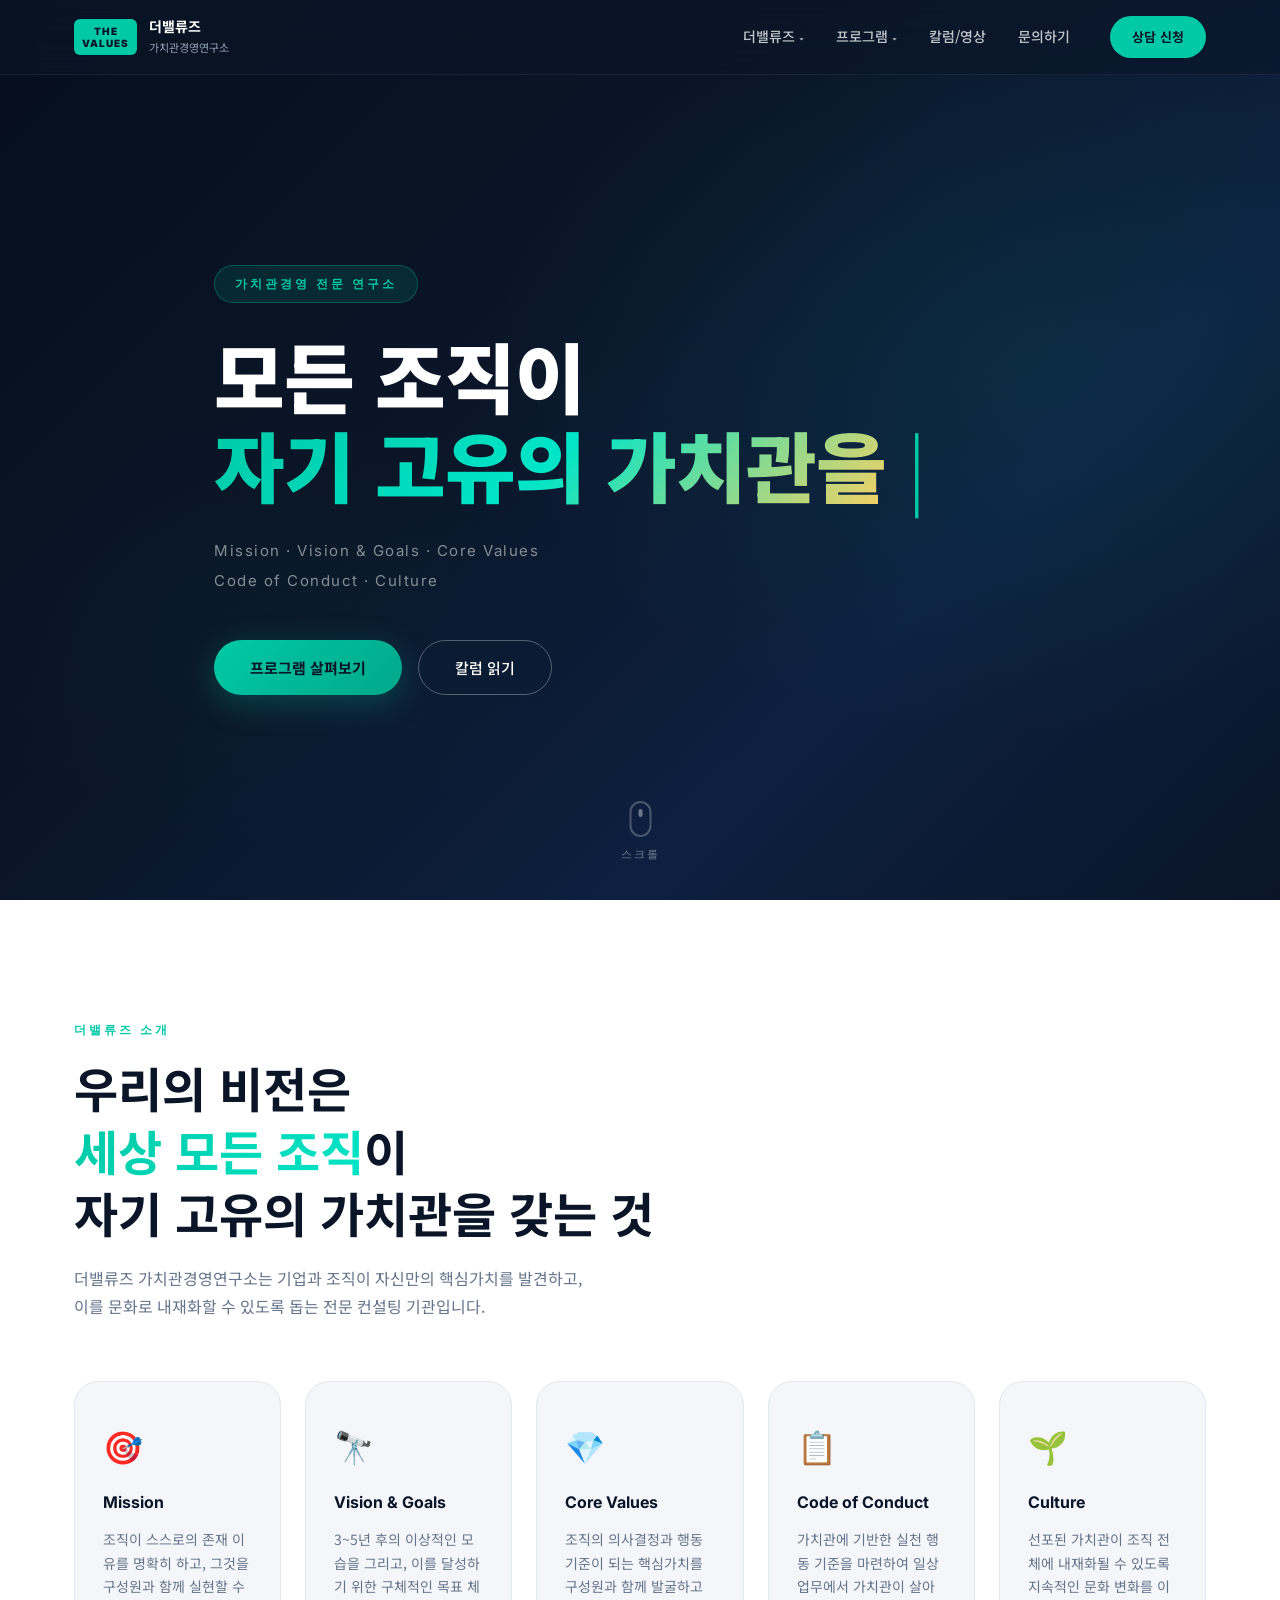
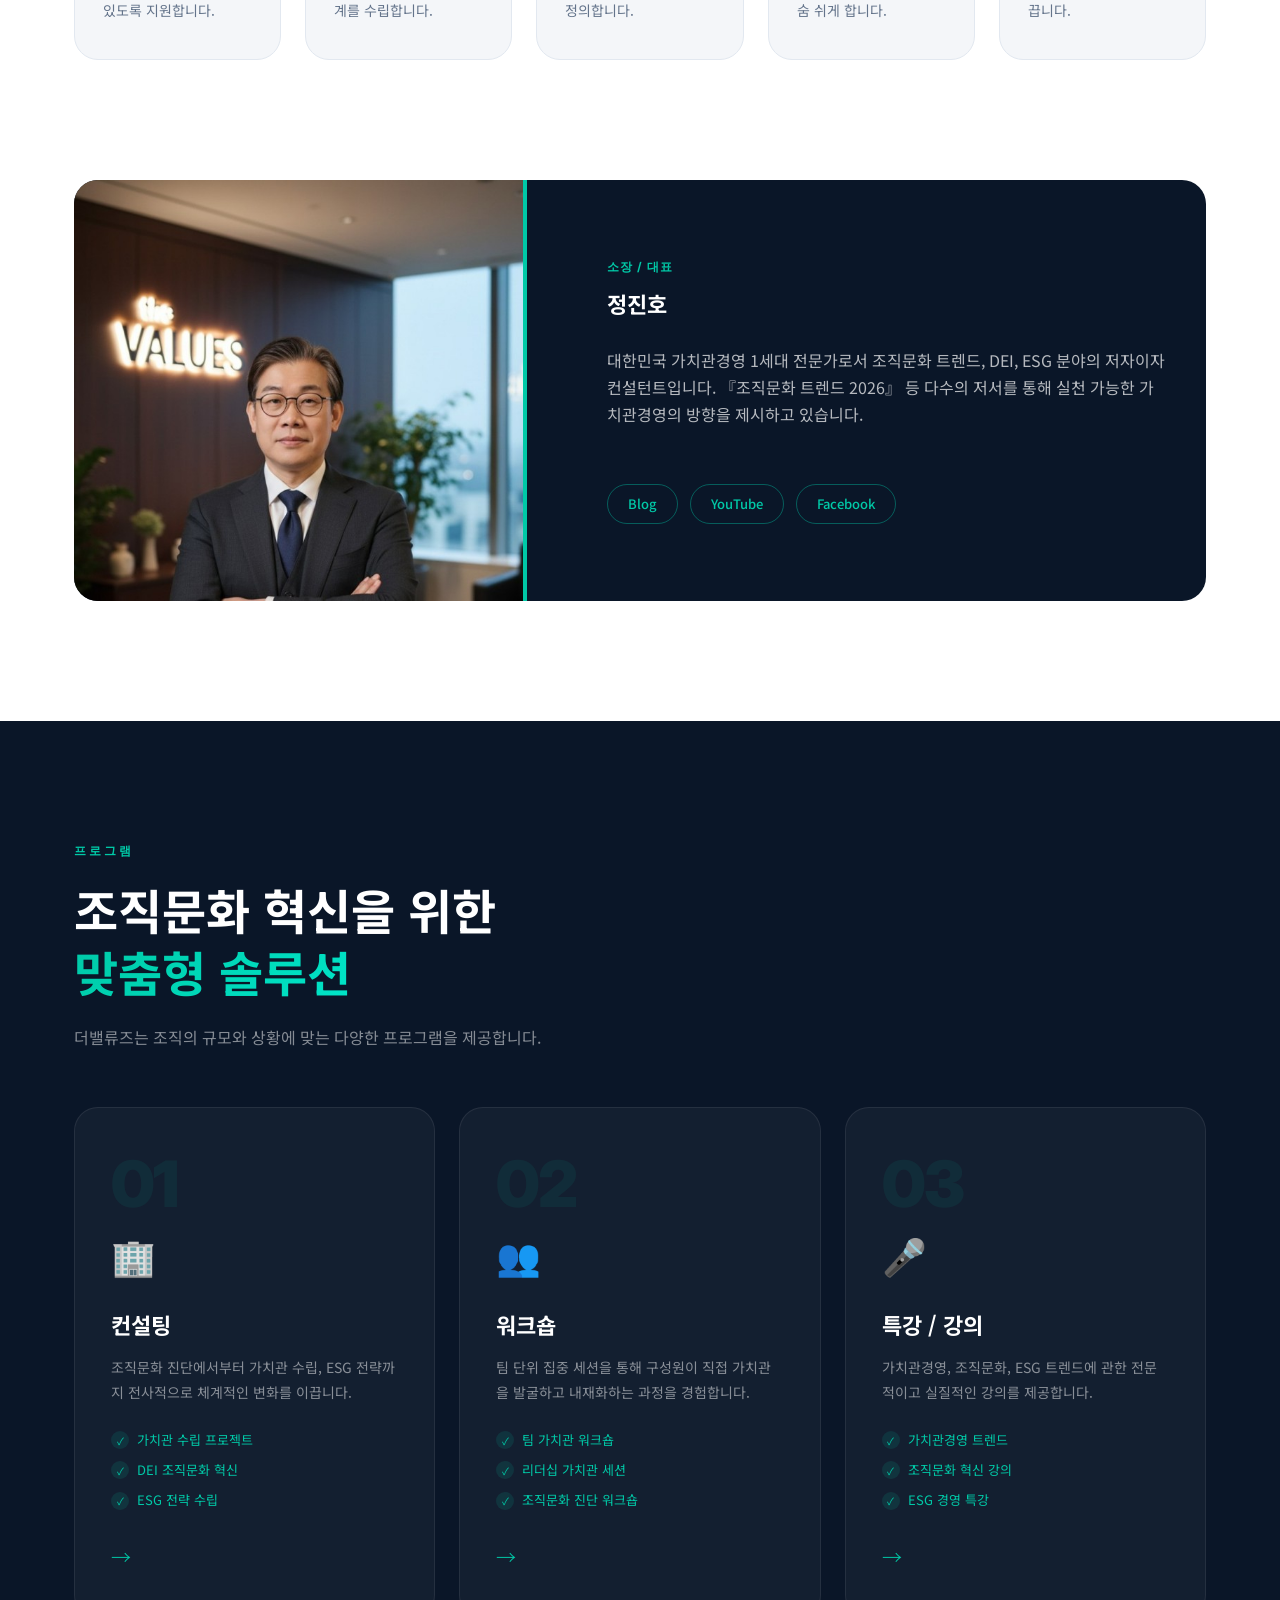
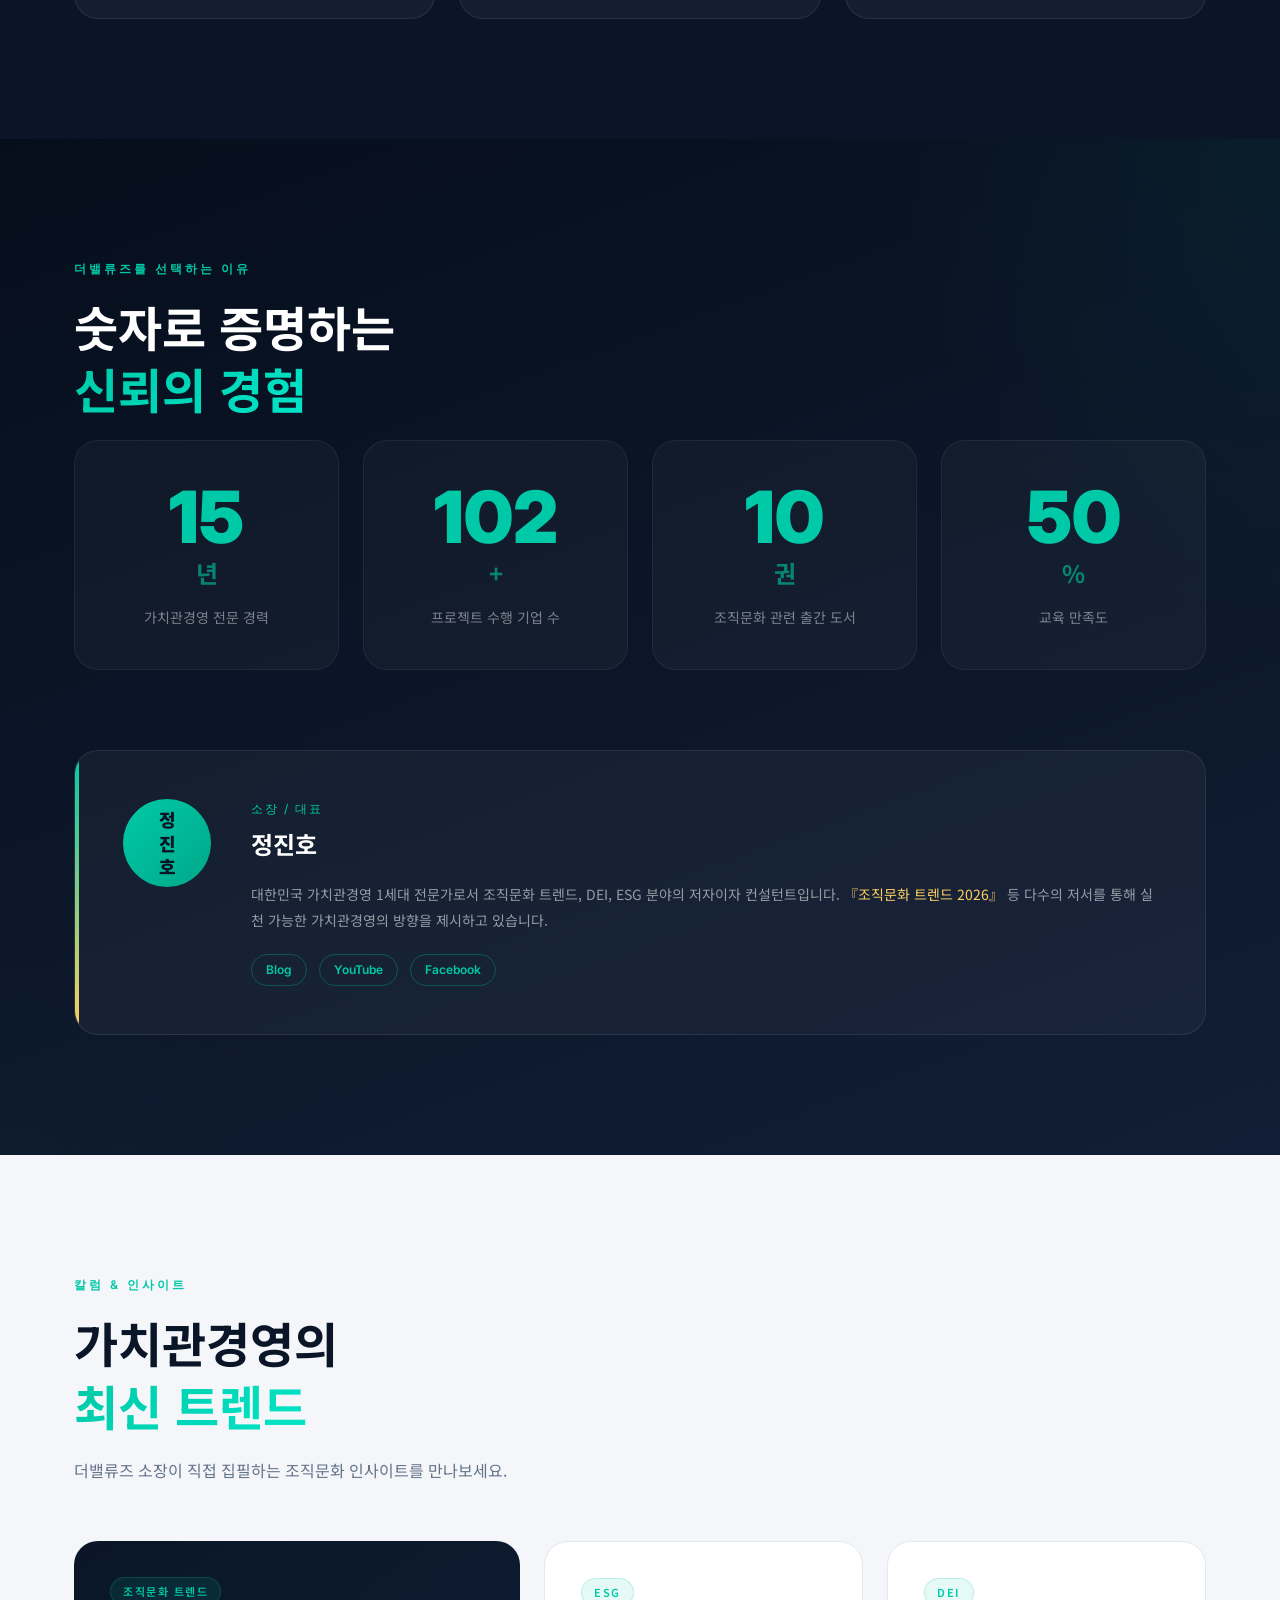
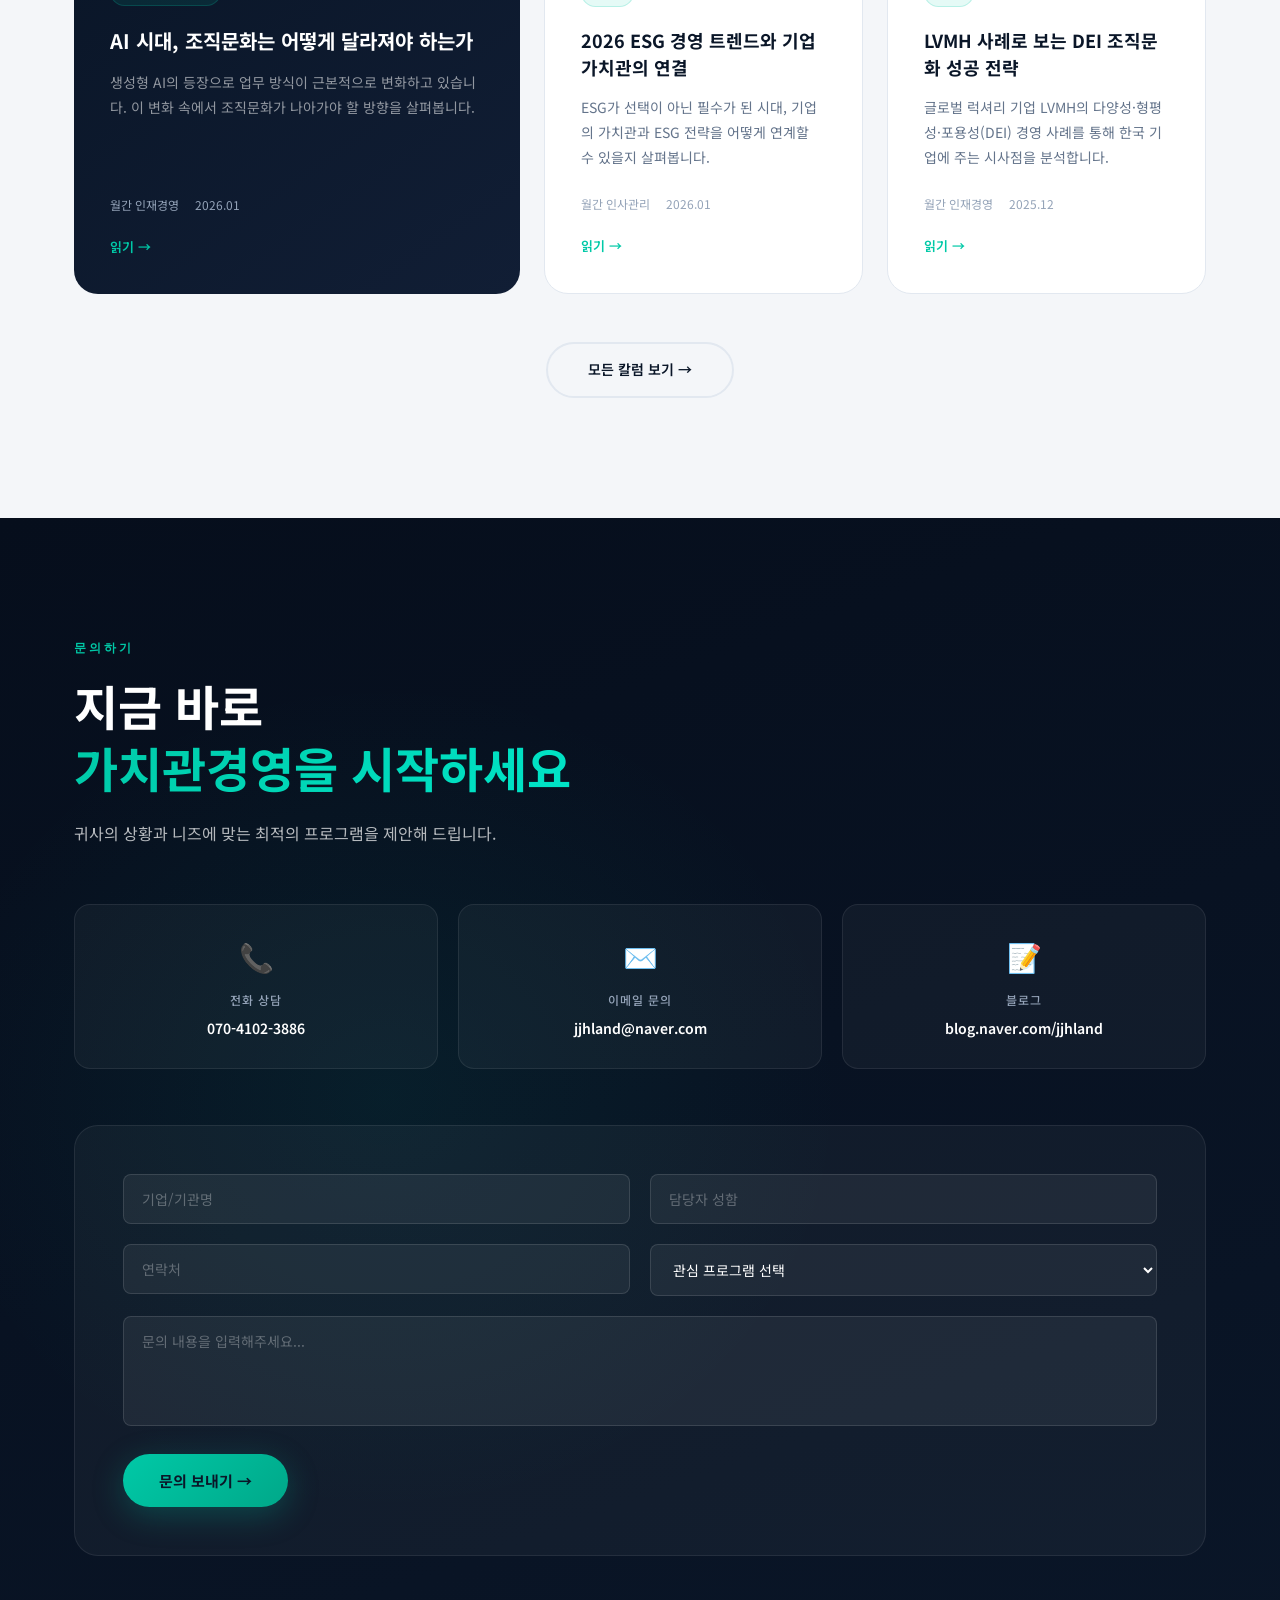
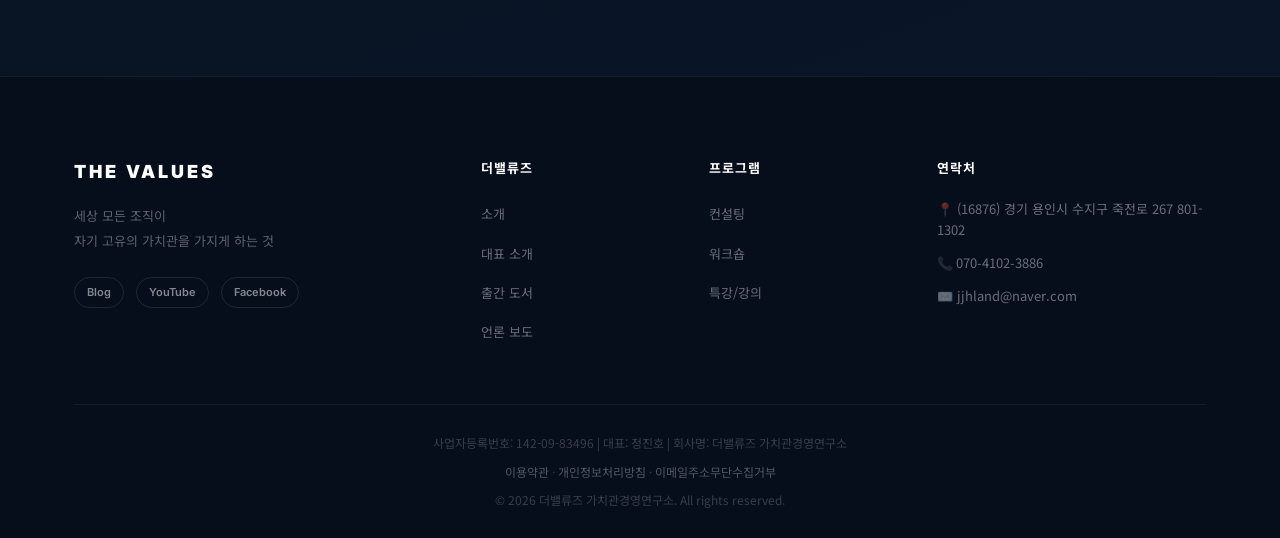
==== commit ba5be19a: "Fix mixed content warning by serving images locally" ====
--- a/index.html
+++ b/index.html
@@ -134,7 +134,7 @@
   <section class="director-section" style="padding: 0 0 120px; background: var(--white);">
     <div class="container">
       <div class="team-card director-highlight reveal-up">
-        <img src="http://thevalues.kr/data/board/sub1_2/4piFMjAyNeygleynhO2YuOyGjOyepTI~.thumb2.jpg" alt="정진호 소장"
+        <img src="images/team_08.jpg" alt="정진호 소장"
           class="team-photo" />
         <div class="team-info">
           <div class="team-role">소장 / 대표</div>
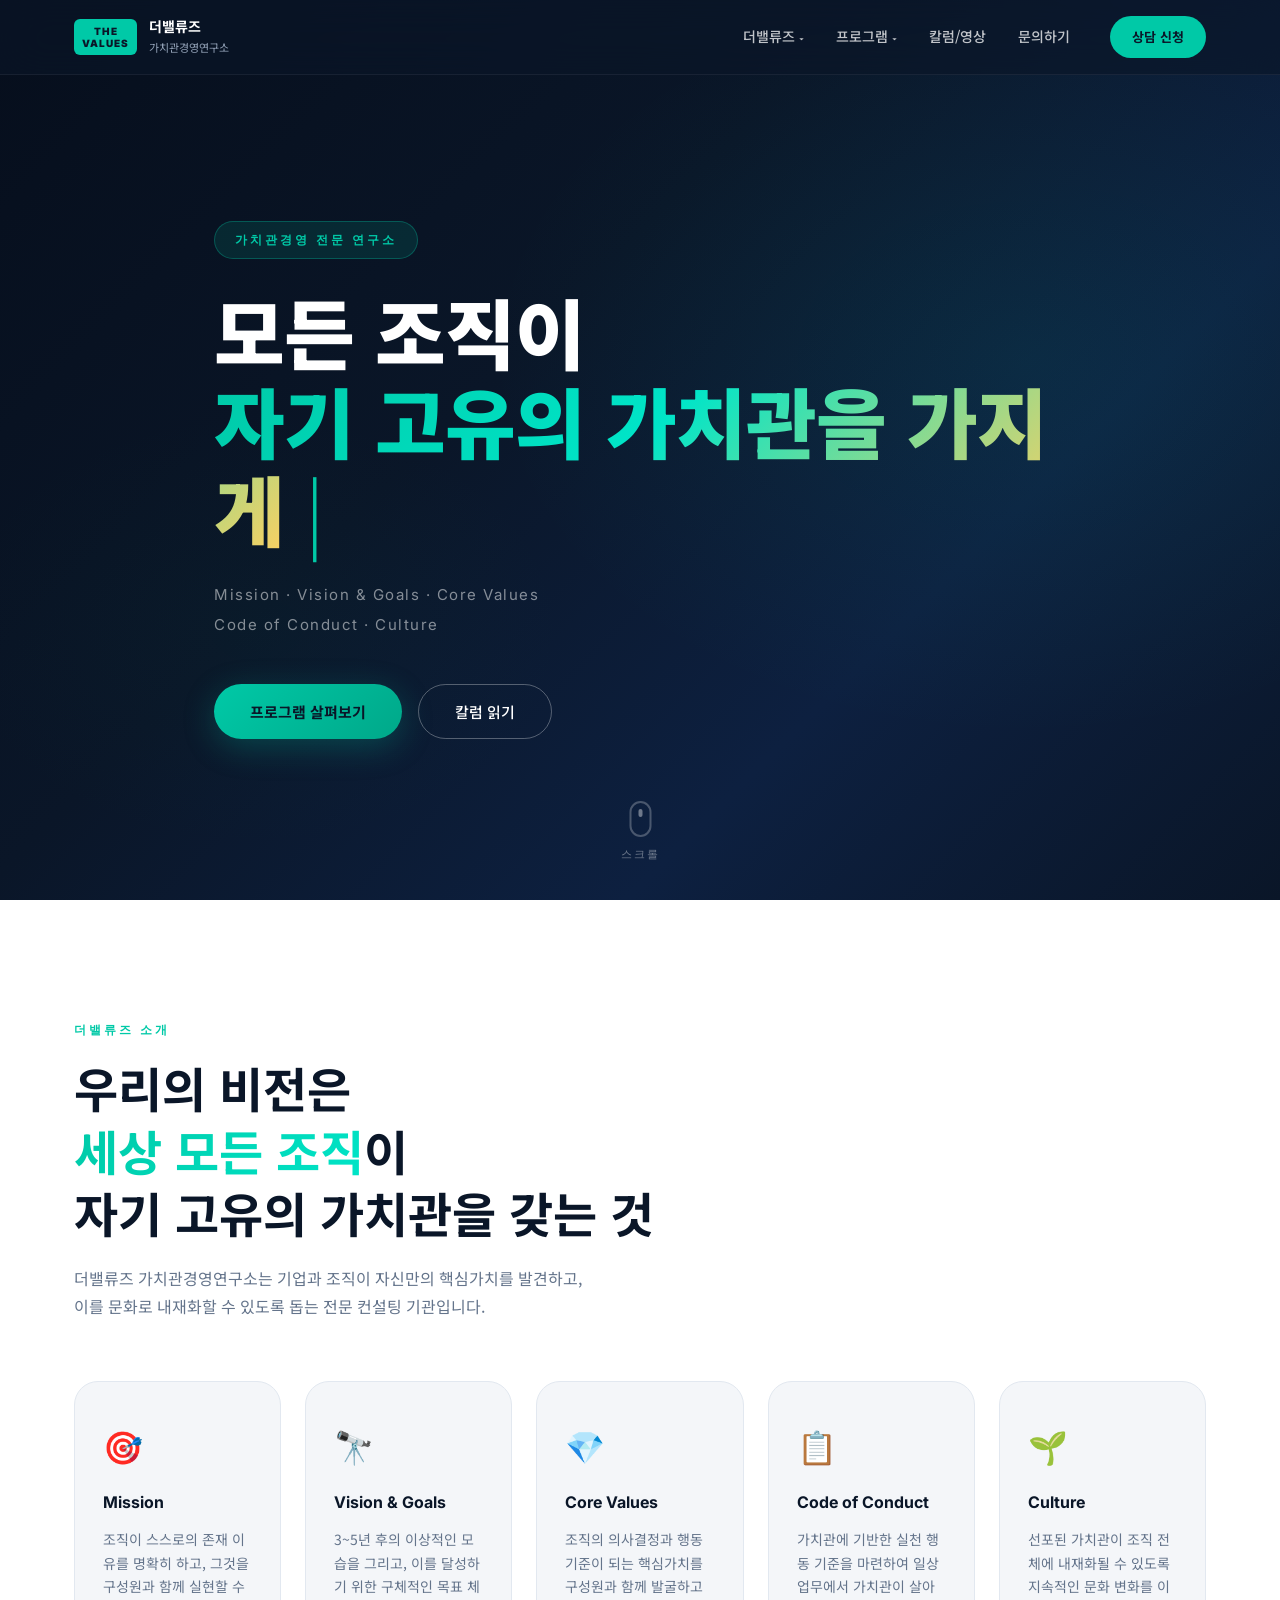
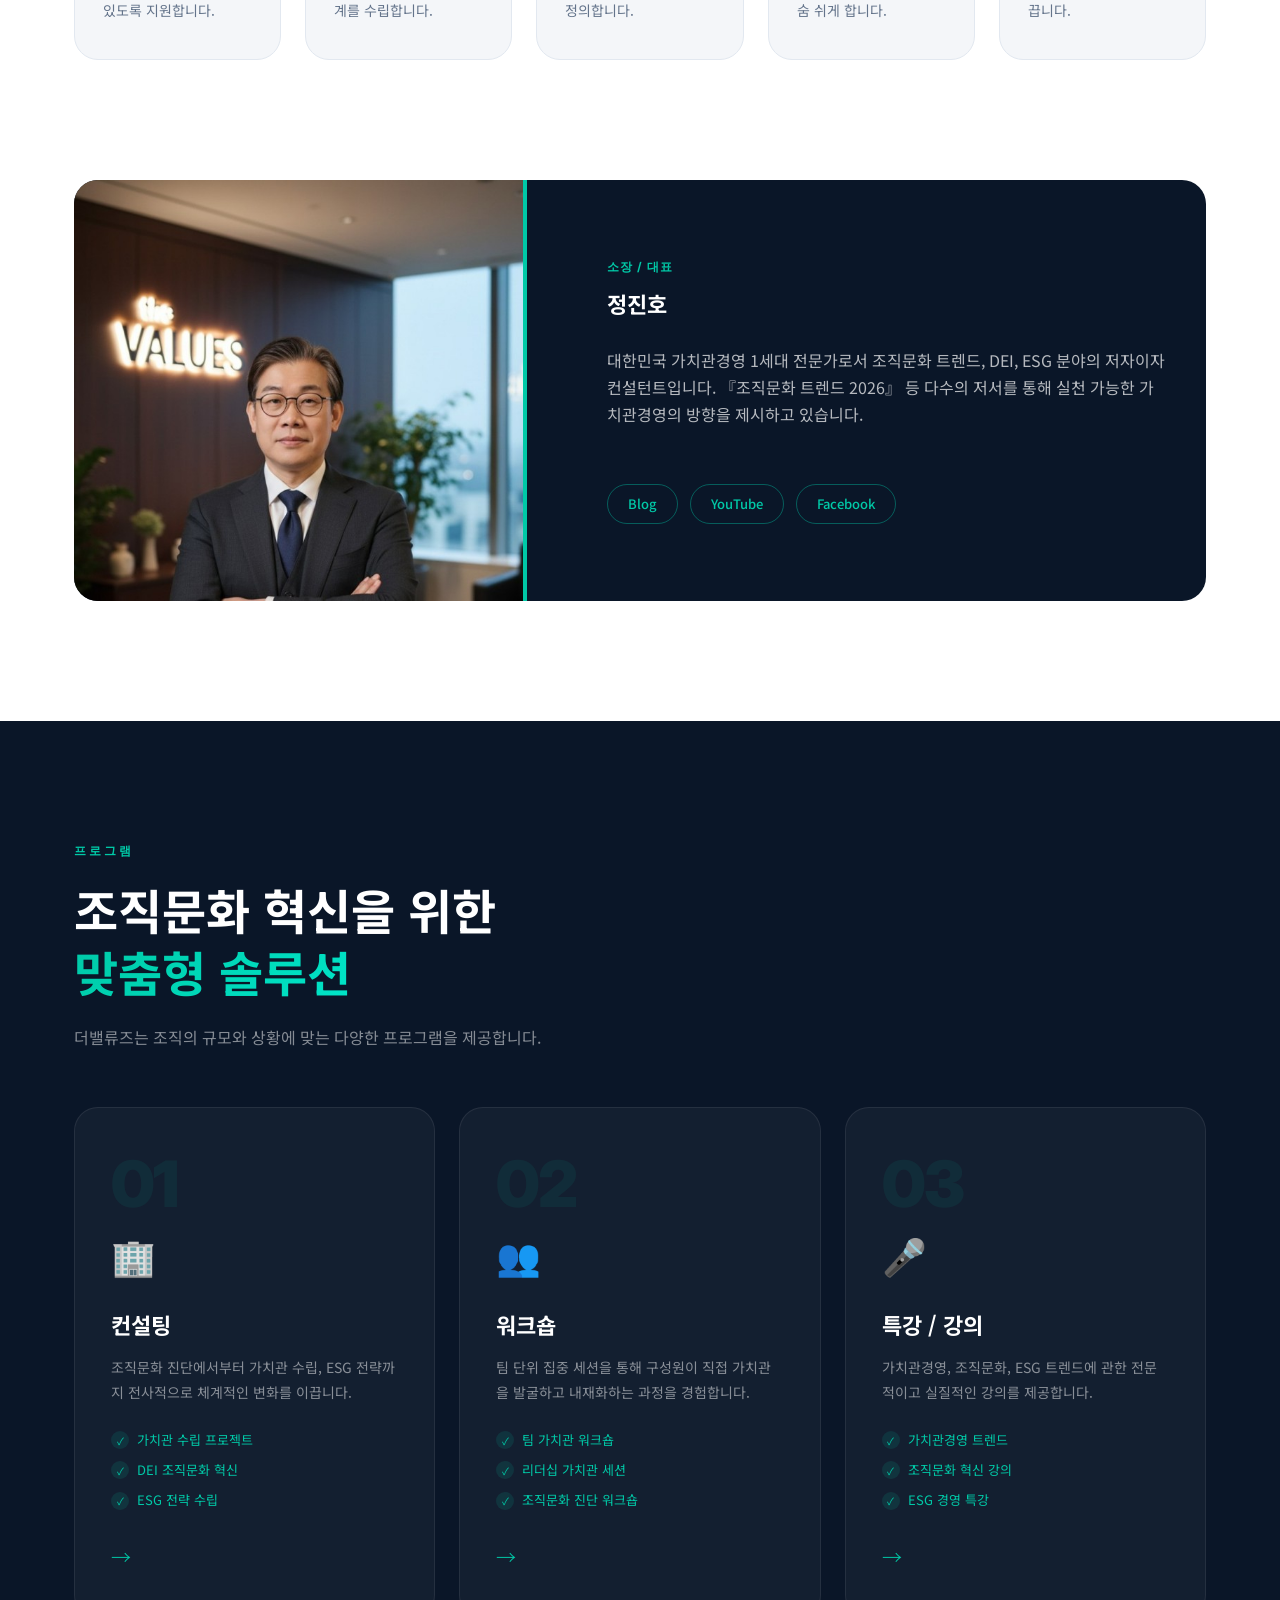
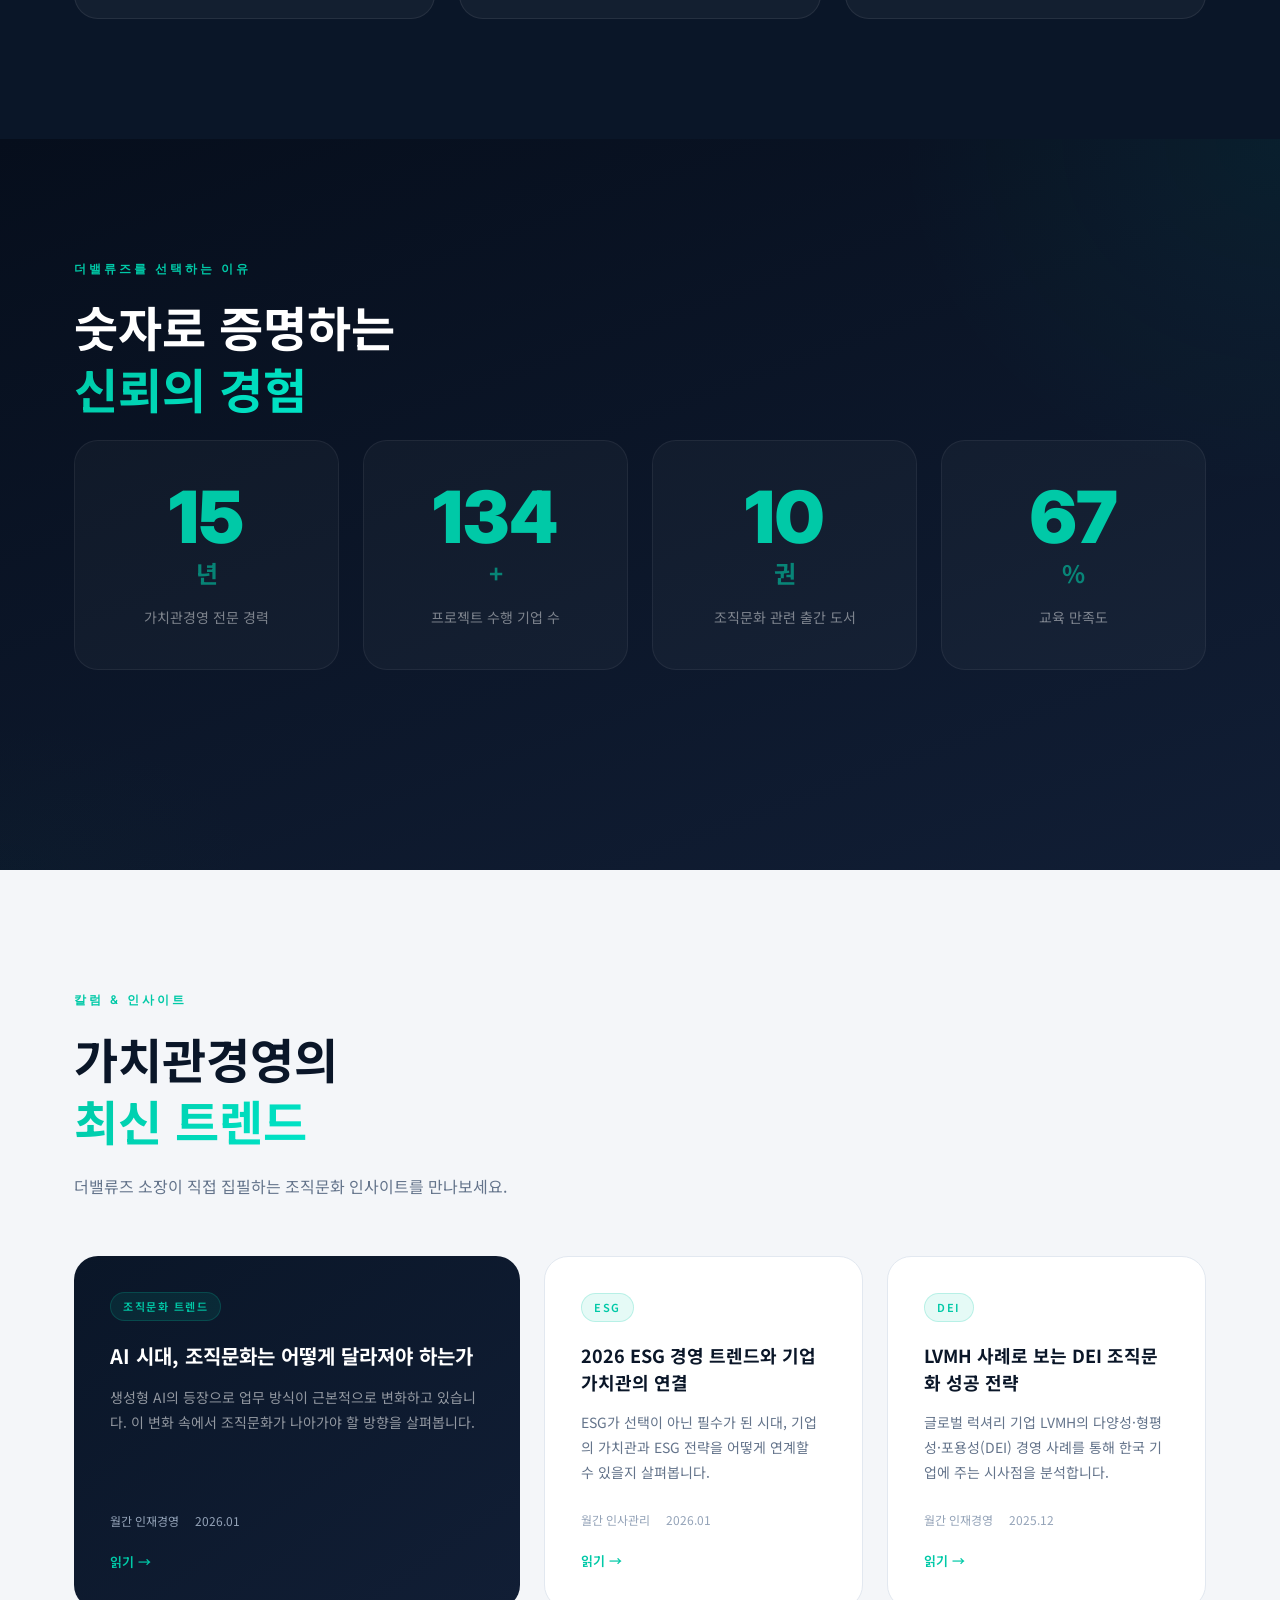
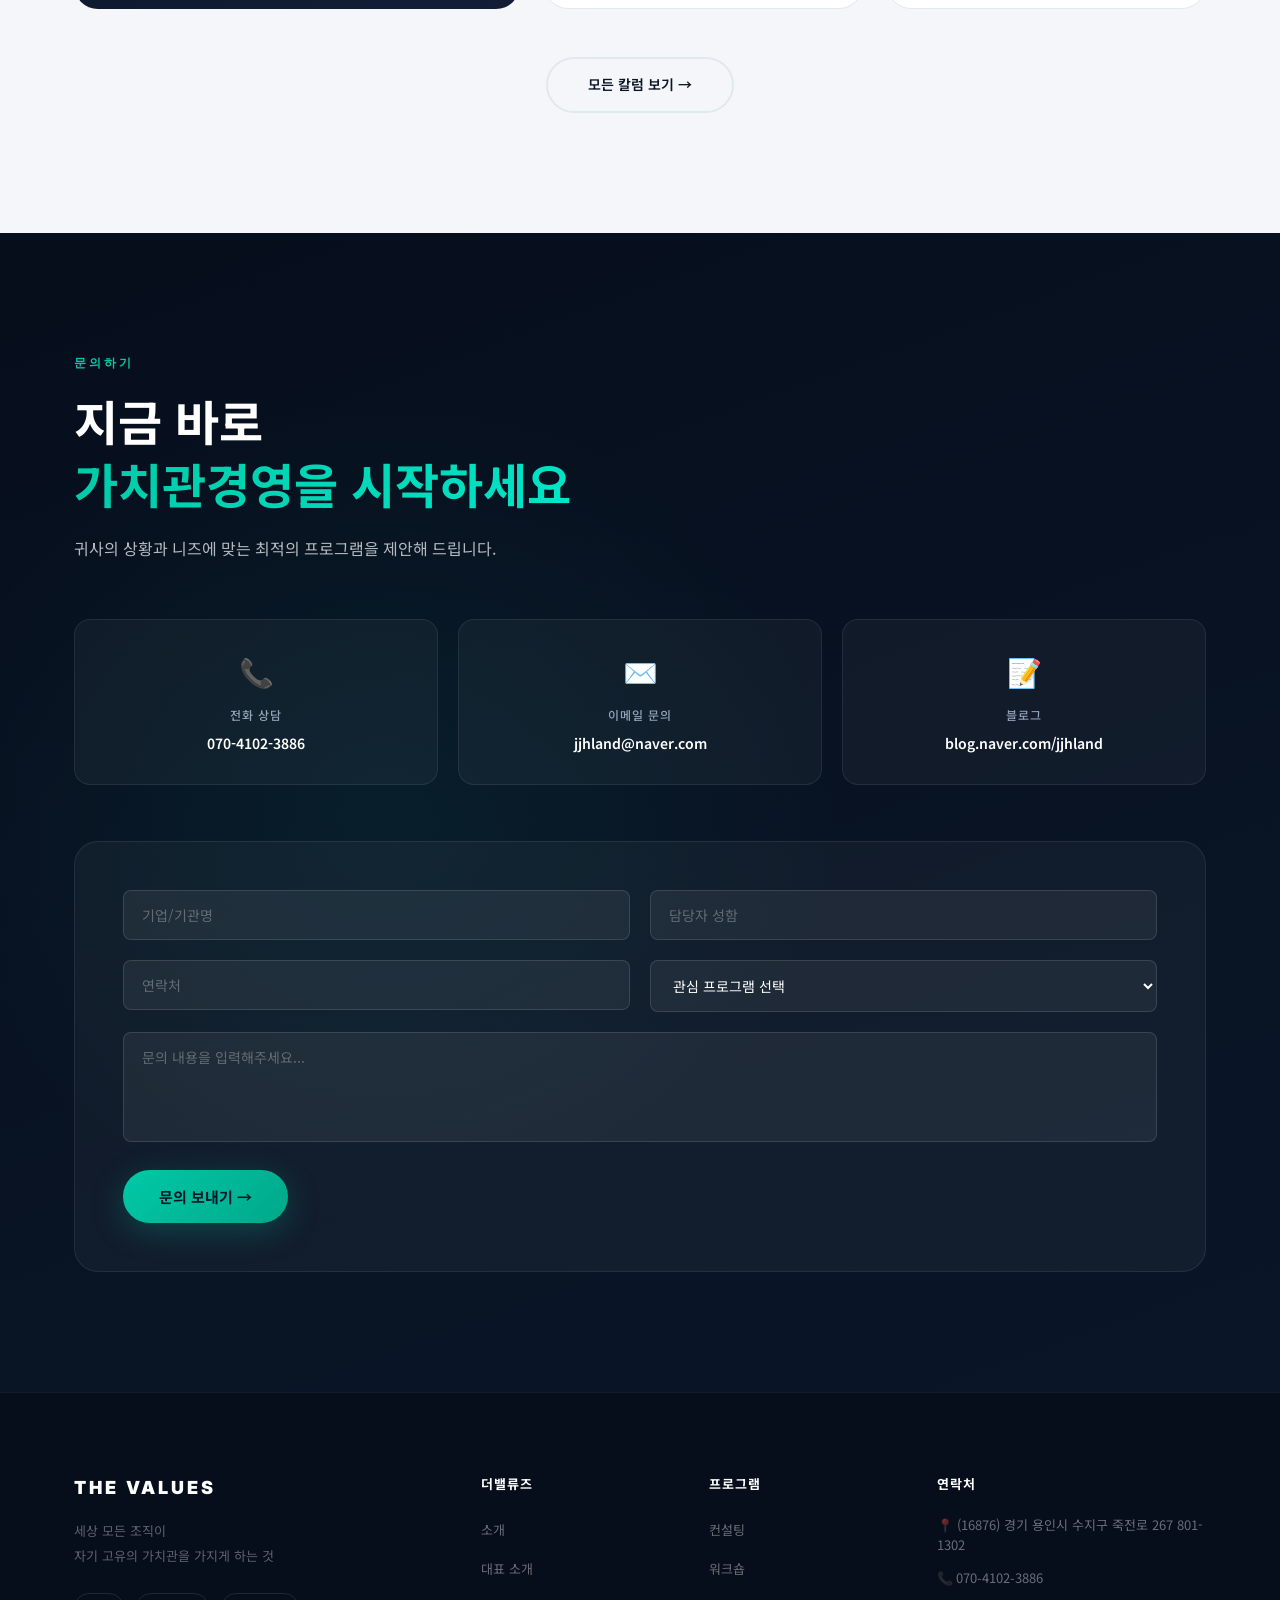
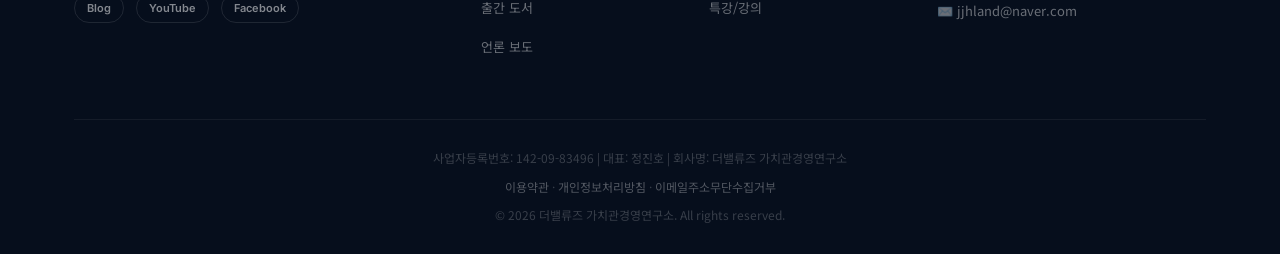
==== commit e4da5d8d: "Remove duplicated director profile from main page" ====
--- a/index.html
+++ b/index.html
@@ -134,8 +134,7 @@
   <section class="director-section" style="padding: 0 0 120px; background: var(--white);">
     <div class="container">
       <div class="team-card director-highlight reveal-up">
-        <img src="images/team_08.jpg" alt="정진호 소장"
-          class="team-photo" />
+        <img src="images/team_08.jpg" alt="정진호 소장" class="team-photo" />
         <div class="team-info">
           <div class="team-role">소장 / 대표</div>
           <h2 class="team-name" style="color: var(--white); margin-bottom: 24px;">정진호</h2>
@@ -233,25 +232,6 @@
           <div class="stat-num" data-target="98">0</div>
           <div class="stat-unit">%</div>
           <div class="stat-label">교육 만족도</div>
-        </div>
-      </div>
-
-      <div class="director-card reveal-up">
-        <div class="director-info">
-          <div class="director-avatar">정<br />진<br />호</div>
-          <div>
-            <div class="director-role">소장 / 대표</div>
-            <div class="director-name">정진호</div>
-            <p class="director-bio">
-              대한민국 가치관경영 1세대 전문가로서 조직문화 트렌드, DEI, ESG 분야의 저자이자 컨설턴트입니다.
-              <em>『조직문화 트렌드 2026』</em> 등 다수의 저서를 통해 실천 가능한 가치관경영의 방향을 제시하고 있습니다.
-            </p>
-            <div class="director-links">
-              <a href="https://blog.naver.com/jjhland" target="_blank" class="director-link">Blog</a>
-              <a href="https://youtube.com" target="_blank" class="director-link">YouTube</a>
-              <a href="https://facebook.com/jjhland" target="_blank" class="director-link">Facebook</a>
-            </div>
-          </div>
         </div>
       </div>
     </div>
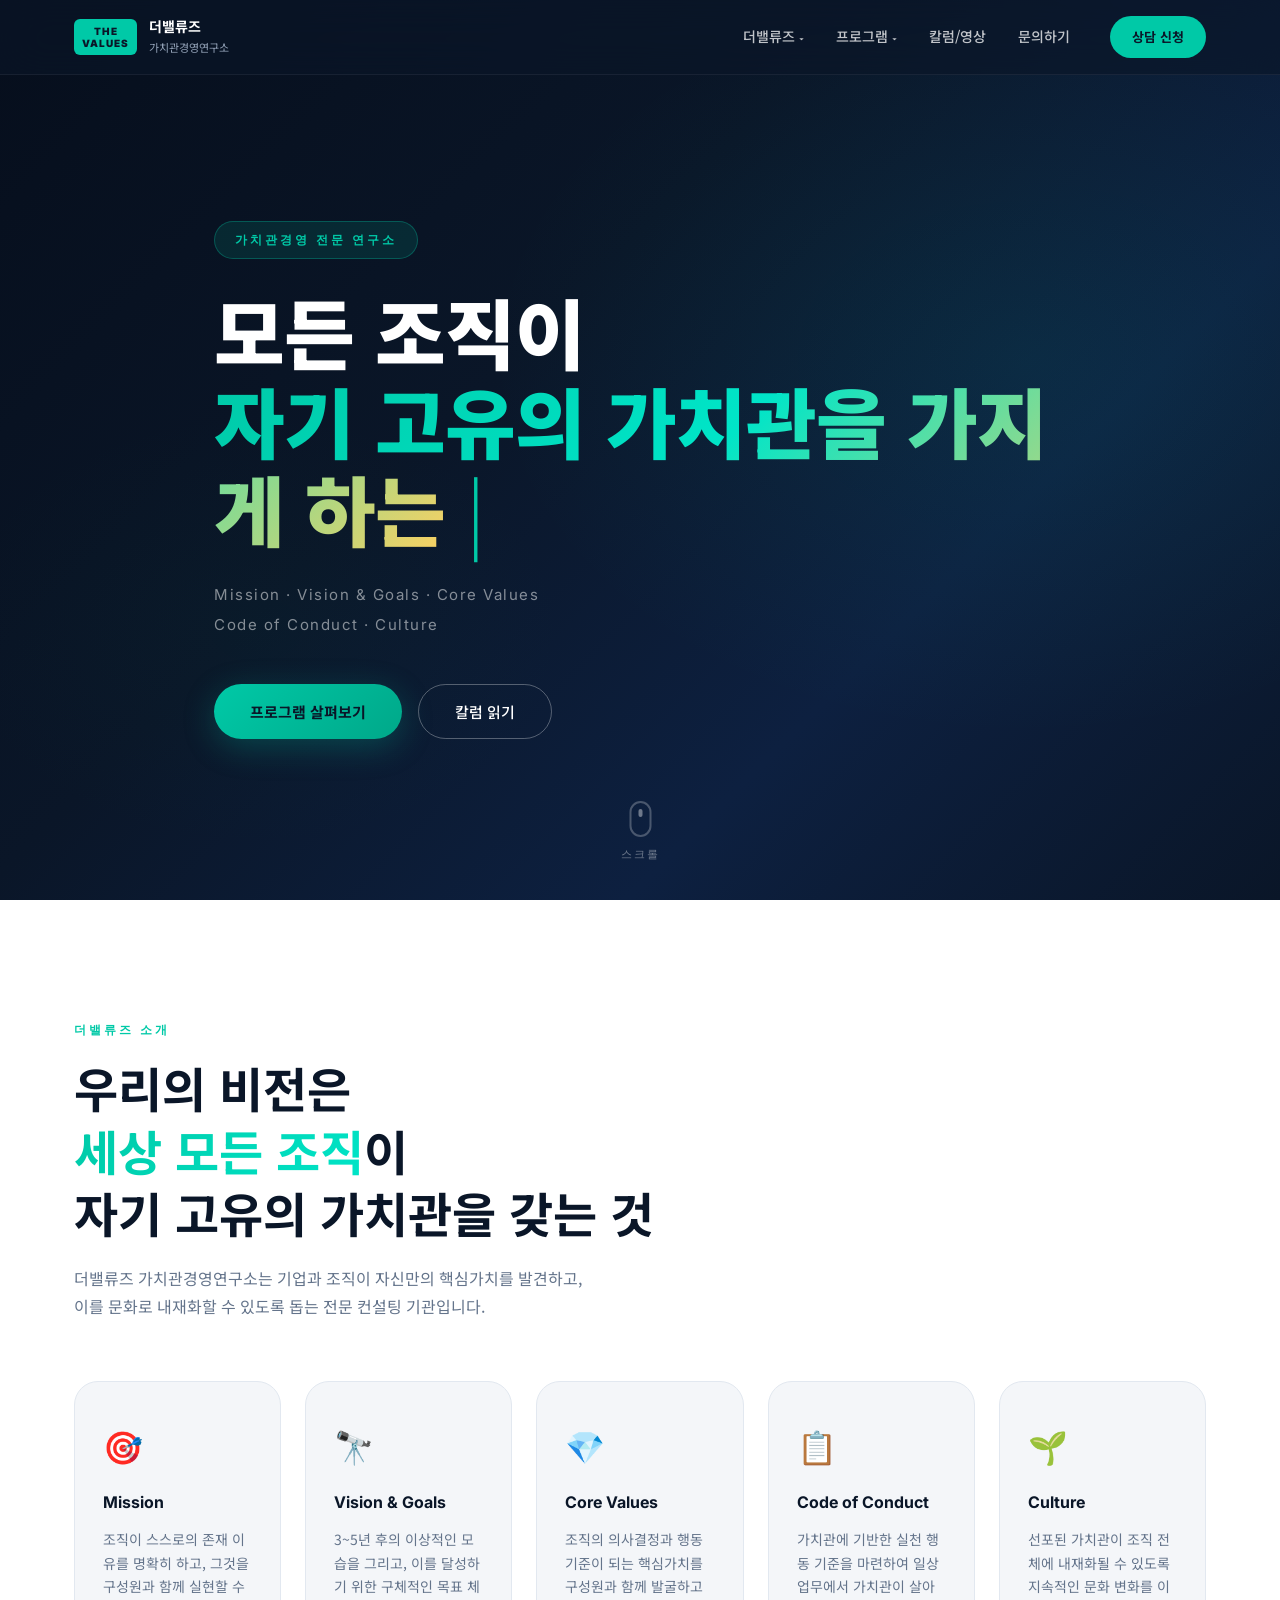
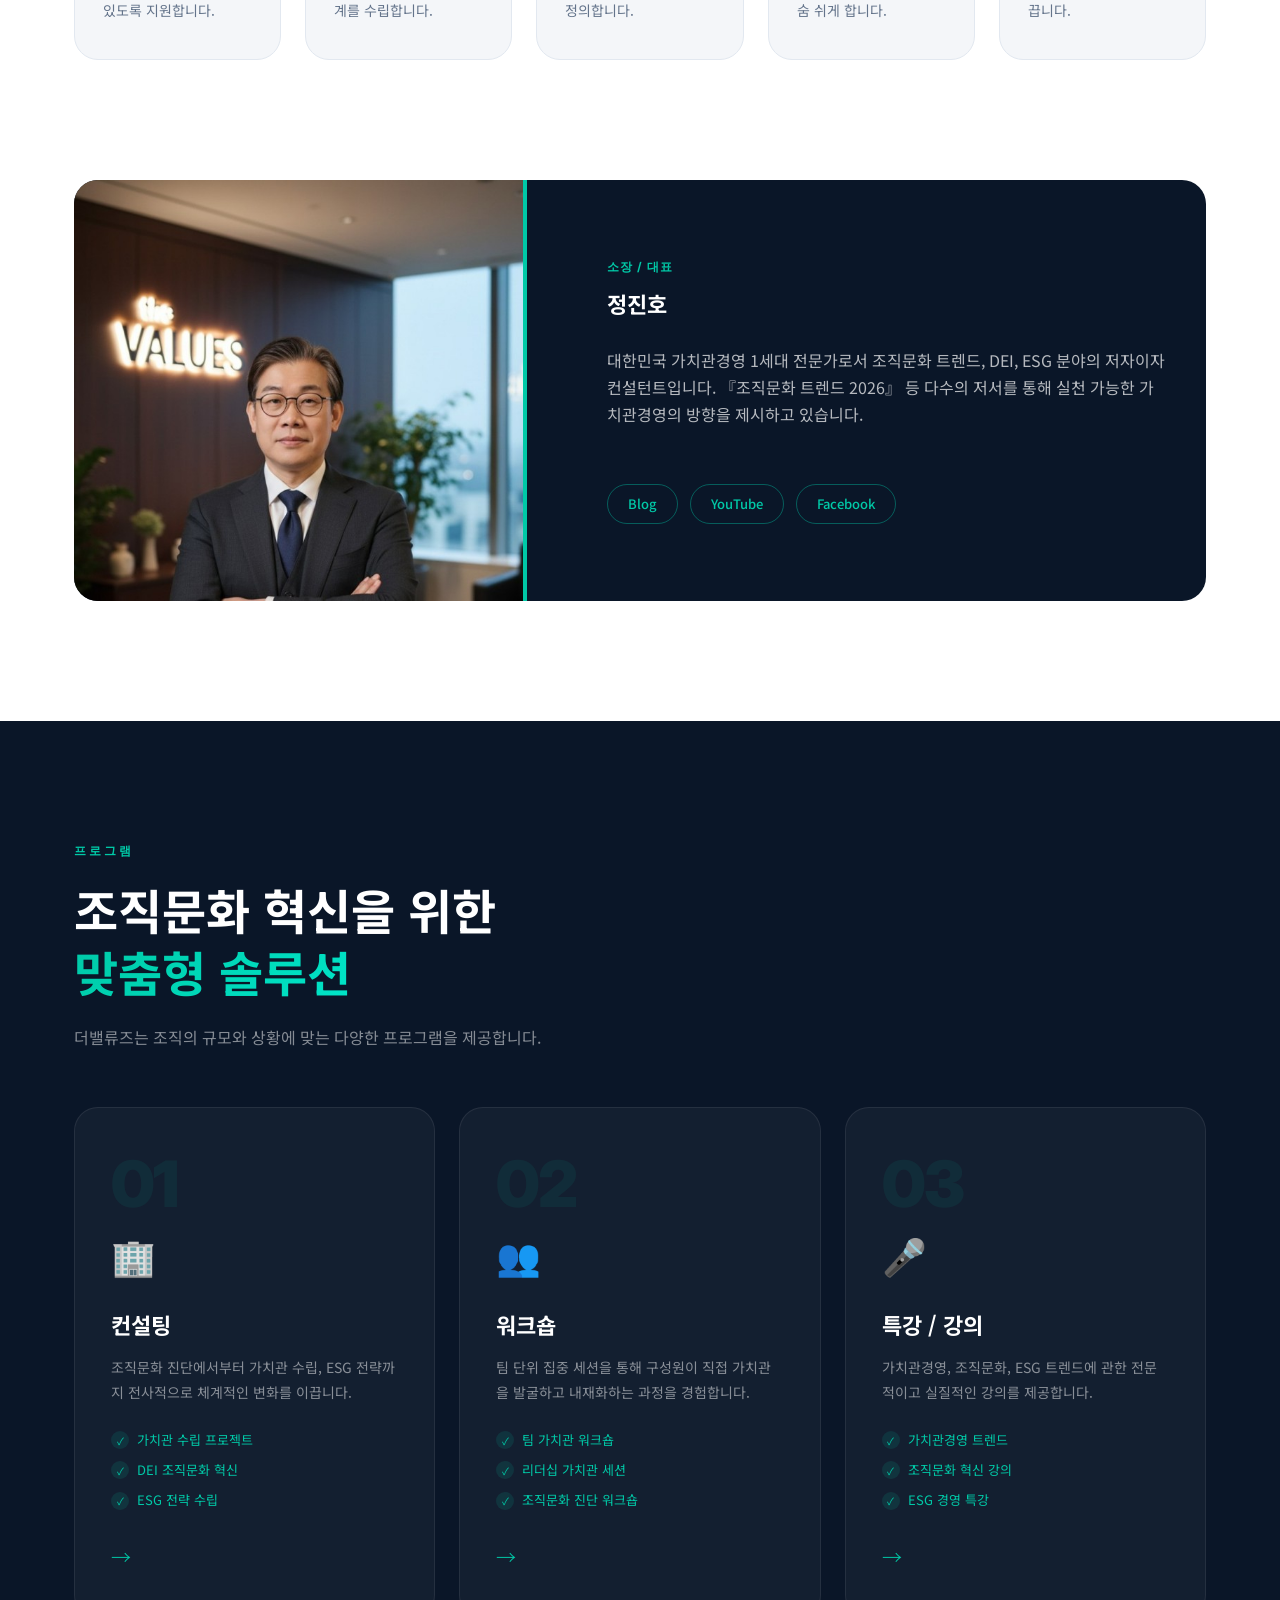
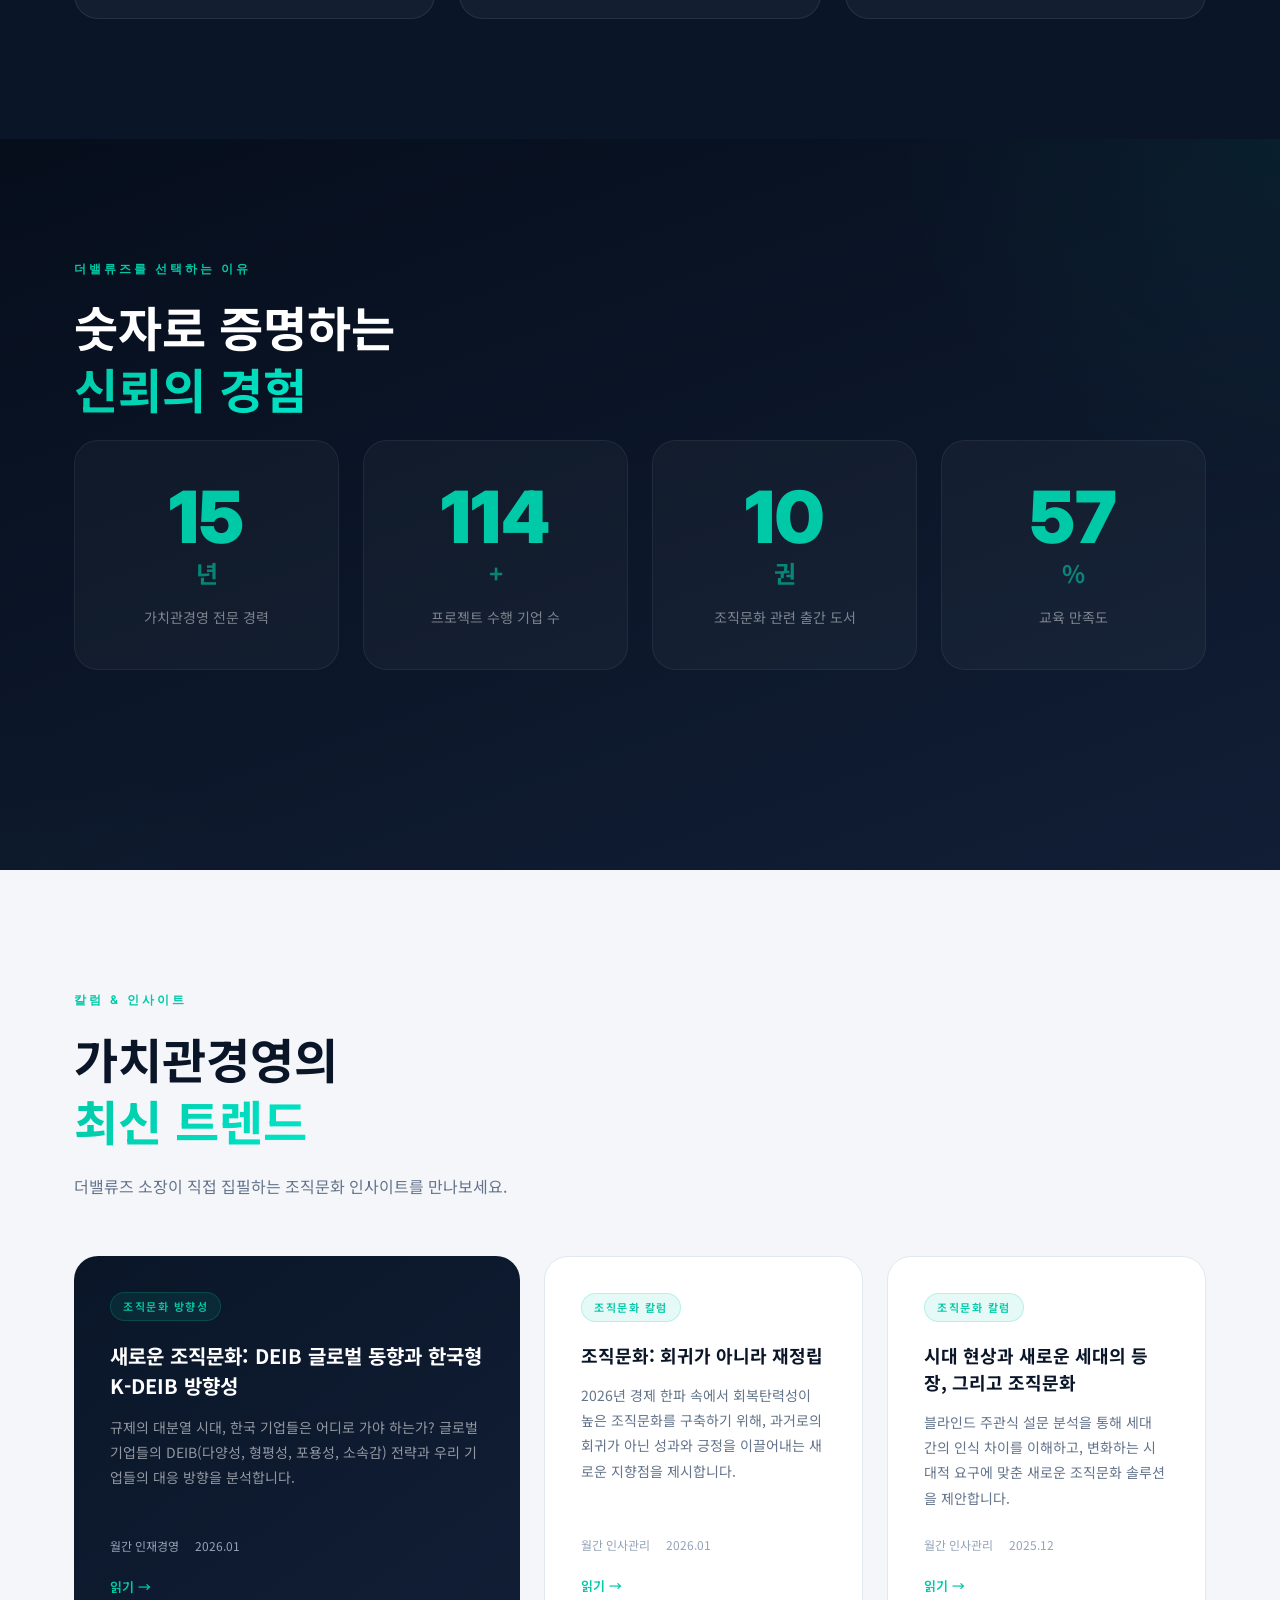
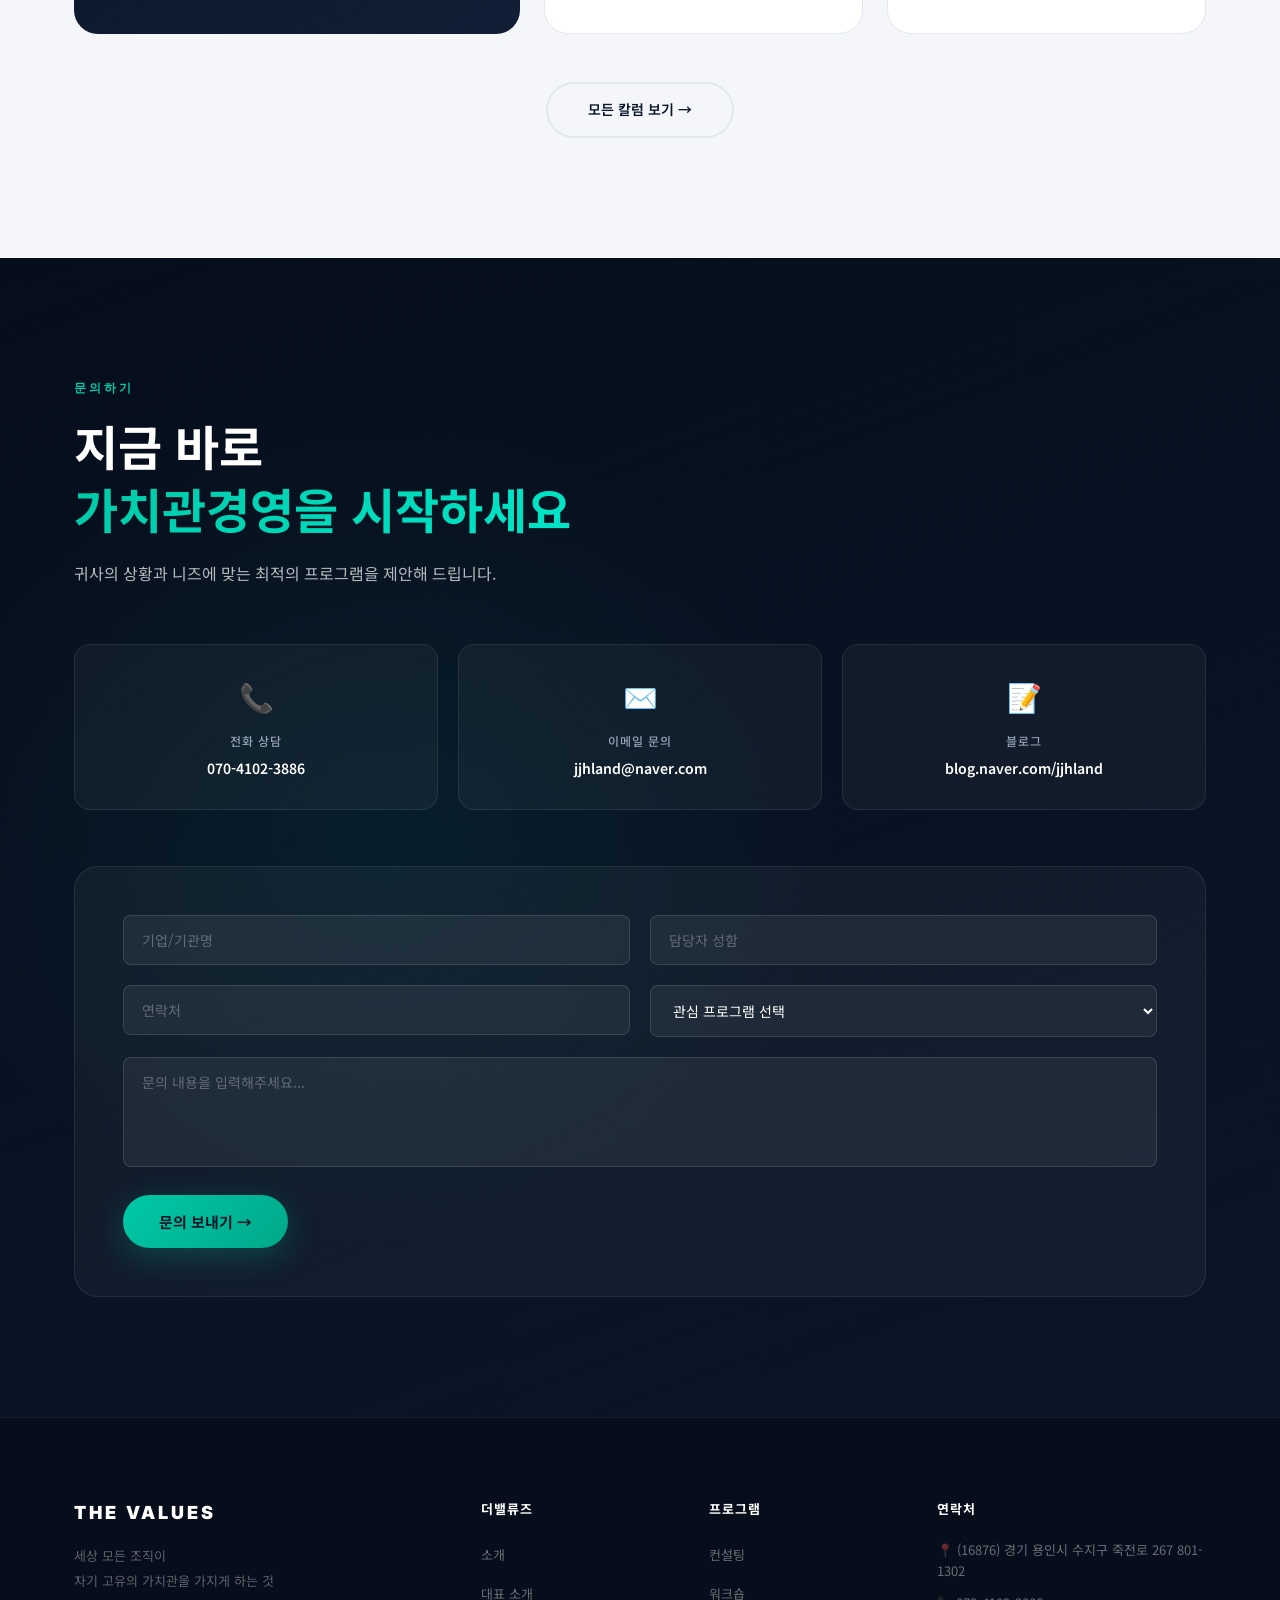
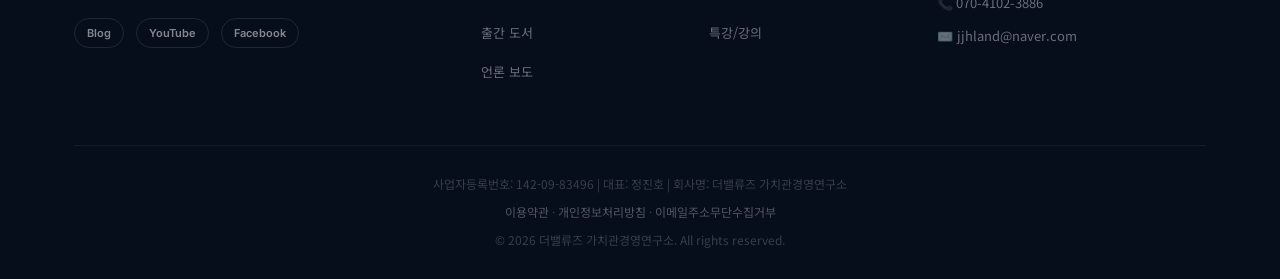
==== commit 090ca124: "Update Insights and References sections with legacy data" ====
--- a/index.html
+++ b/index.html
@@ -246,36 +246,36 @@
 
       <div class="insights-grid">
         <article class="insight-card featured reveal-up" data-delay="0">
-          <div class="insight-tag">조직문화 트렌드</div>
-          <h3>AI 시대, 조직문화는 어떻게 달라져야 하는가</h3>
-          <p>생성형 AI의 등장으로 업무 방식이 근본적으로 변화하고 있습니다. 이 변화 속에서 조직문화가 나아가야 할 방향을 살펴봅니다.</p>
+          <div class="insight-tag">조직문화 방향성</div>
+          <h3>새로운 조직문화: DEIB 글로벌 동향과 한국형 K-DEIB 방향성</h3>
+          <p>규제의 대분열 시대, 한국 기업들은 어디로 가야 하는가? 글로벌 기업들의 DEIB(다양성, 형평성, 포용성, 소속감) 전략과 우리 기업들의 대응 방향을 분석합니다.</p>
           <div class="insight-meta">
             <span>월간 인재경영</span>
             <span>2026.01</span>
           </div>
-          <a href="https://thevalues.kr" target="_blank" class="insight-read">읽기 →</a>
+          <a href="http://thevalues.kr/bbs/board.php?bo_table=sub3_1" target="_blank" class="insight-read">읽기 →</a>
         </article>
 
         <article class="insight-card reveal-up" data-delay="100">
-          <div class="insight-tag">ESG</div>
-          <h3>2026 ESG 경영 트렌드와 기업 가치관의 연결</h3>
-          <p>ESG가 선택이 아닌 필수가 된 시대, 기업의 가치관과 ESG 전략을 어떻게 연계할 수 있을지 살펴봅니다.</p>
+          <div class="insight-tag">조직문화 칼럼</div>
+          <h3>조직문화: 회귀가 아니라 재정립</h3>
+          <p>2026년 경제 한파 속에서 회복탄력성이 높은 조직문화를 구축하기 위해, 과거로의 회귀가 아닌 성과와 긍정을 이끌어내는 새로운 지향점을 제시합니다.</p>
           <div class="insight-meta">
             <span>월간 인사관리</span>
             <span>2026.01</span>
           </div>
-          <a href="https://thevalues.kr" target="_blank" class="insight-read">읽기 →</a>
+          <a href="http://thevalues.kr/bbs/board.php?bo_table=sub3_1" target="_blank" class="insight-read">읽기 →</a>
         </article>
 
         <article class="insight-card reveal-up" data-delay="200">
-          <div class="insight-tag">DEI</div>
-          <h3>LVMH 사례로 보는 DEI 조직문화 성공 전략</h3>
-          <p>글로벌 럭셔리 기업 LVMH의 다양성·형평성·포용성(DEI) 경영 사례를 통해 한국 기업에 주는 시사점을 분석합니다.</p>
+          <div class="insight-tag">조직문화 칼럼</div>
+          <h3>시대 현상과 새로운 세대의 등장, 그리고 조직문화</h3>
+          <p>블라인드 주관식 설문 분석을 통해 세대 간의 인식 차이를 이해하고, 변화하는 시대적 요구에 맞춘 새로운 조직문화 솔루션을 제안합니다.</p>
           <div class="insight-meta">
-            <span>월간 인재경영</span>
+            <span>월간 인사관리</span>
             <span>2025.12</span>
           </div>
-          <a href="https://thevalues.kr" target="_blank" class="insight-read">읽기 →</a>
+          <a href="http://thevalues.kr/bbs/board.php?bo_table=sub3_1" target="_blank" class="insight-read">읽기 →</a>
         </article>
       </div>
 
